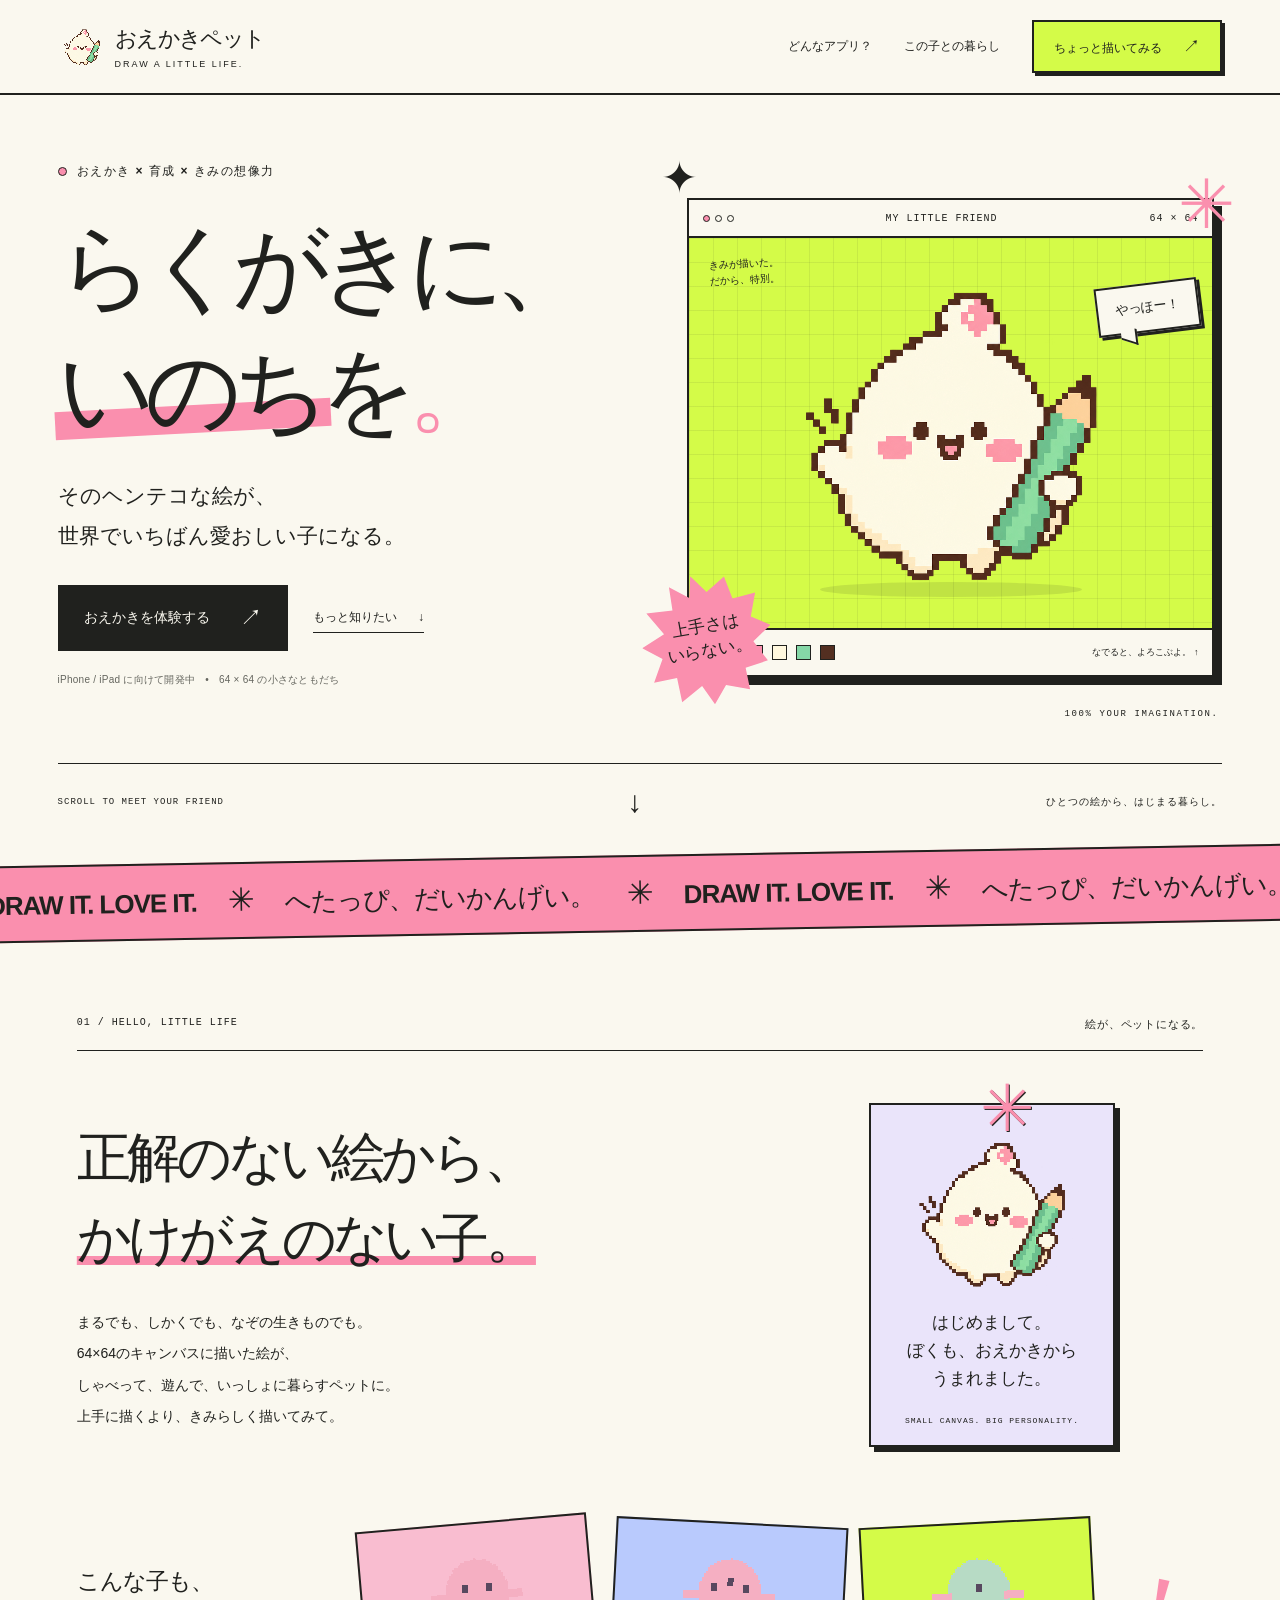
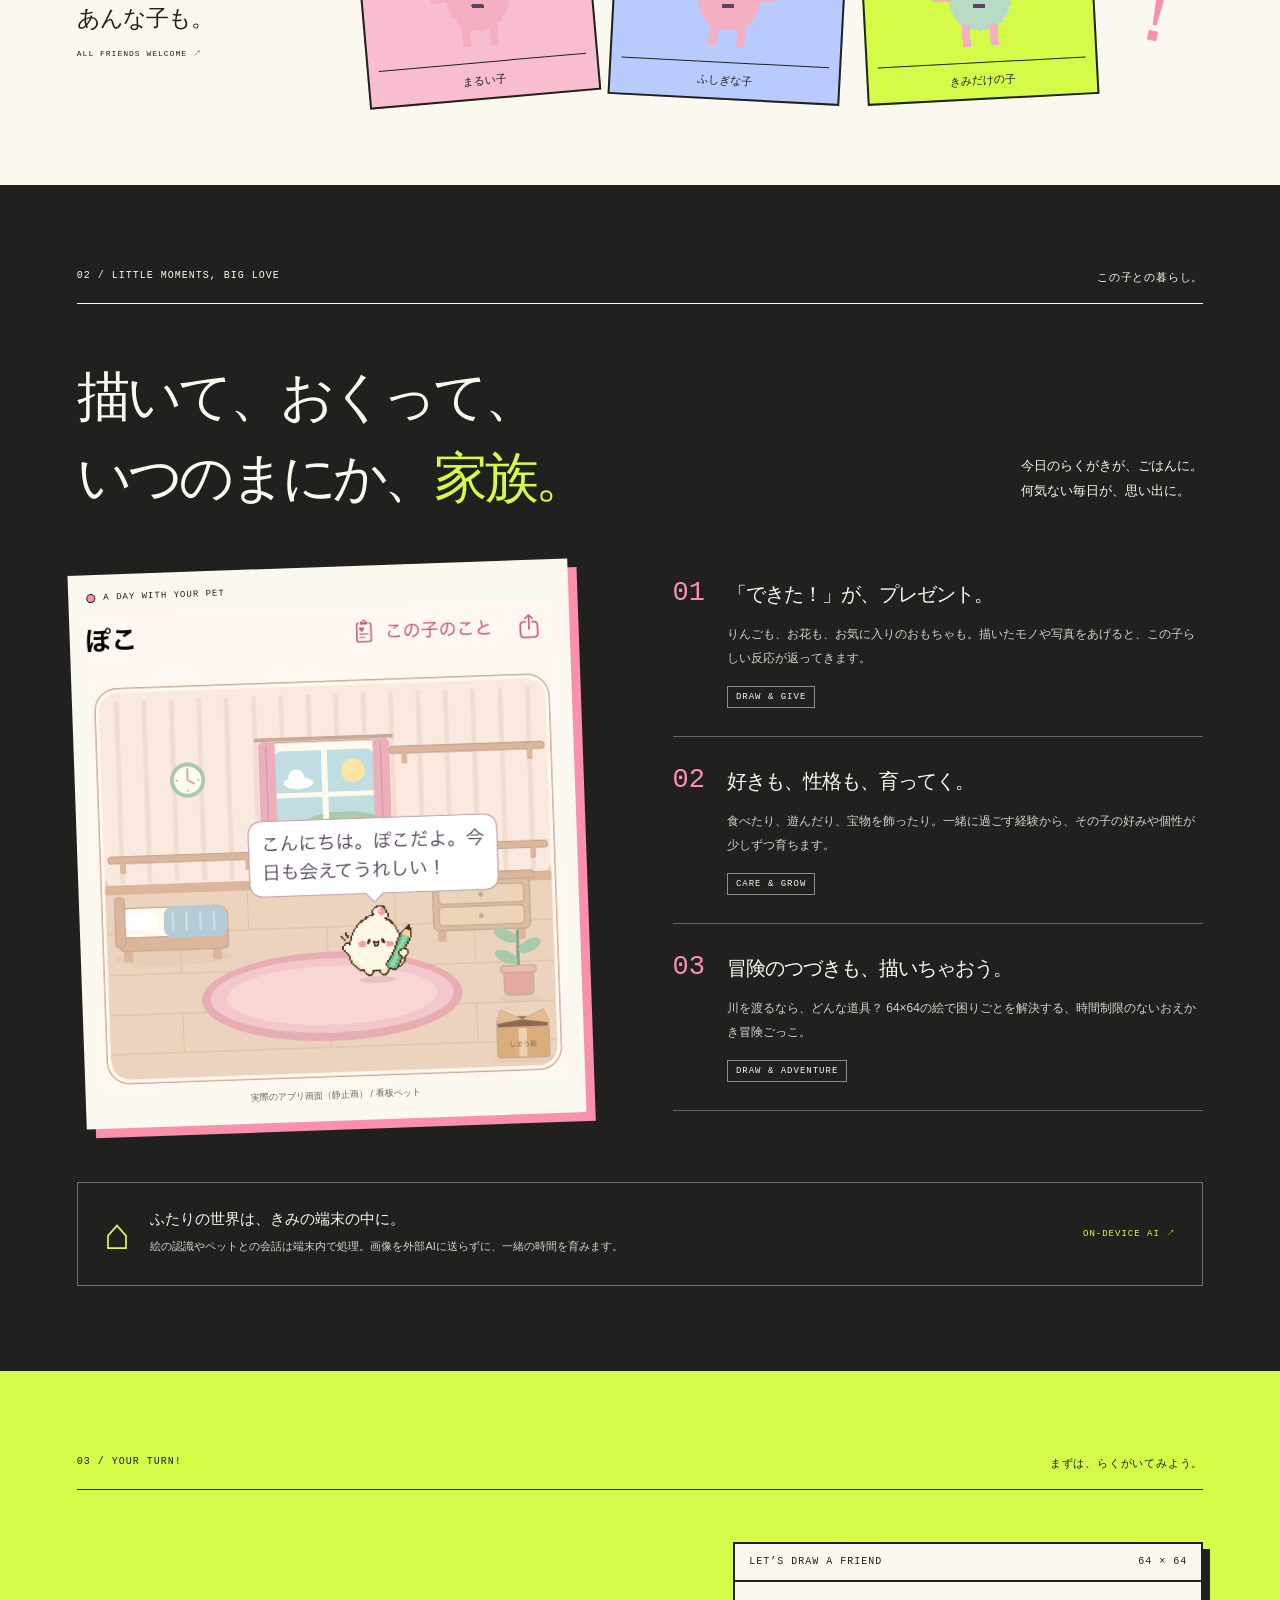
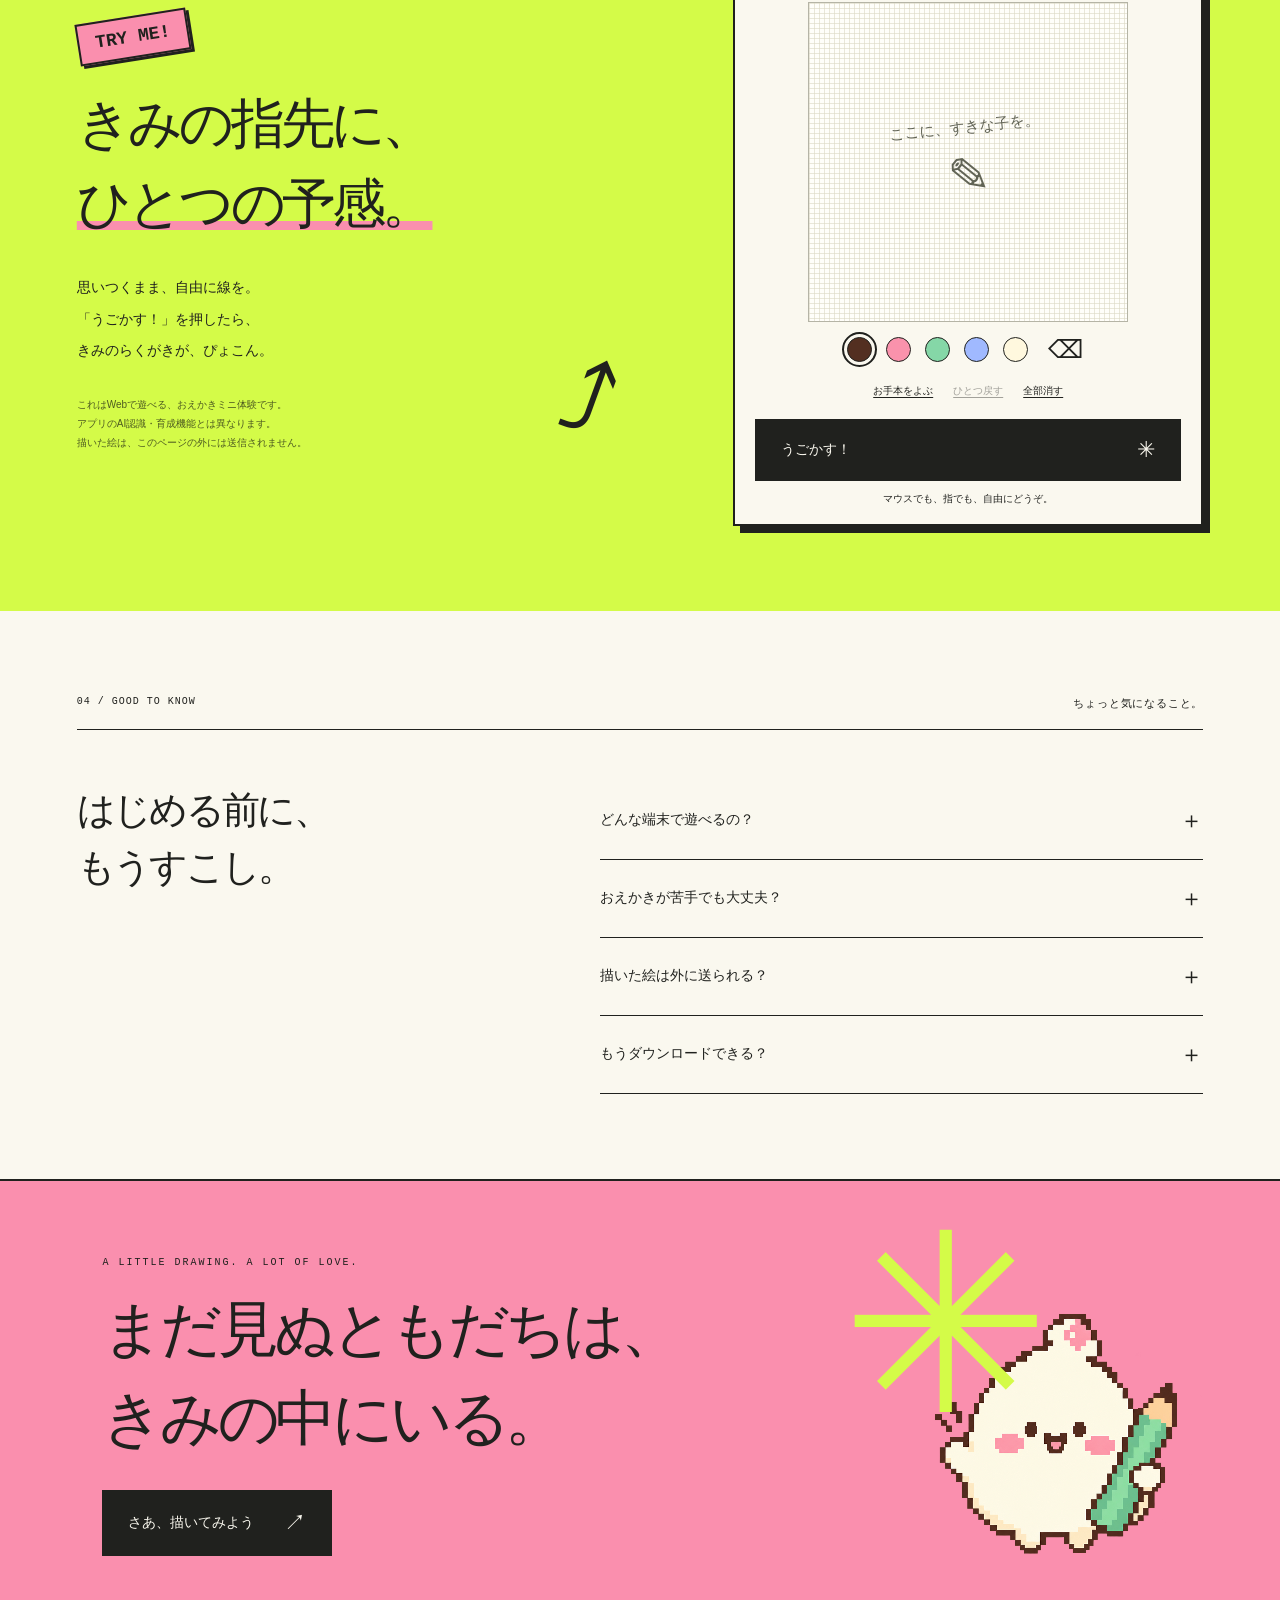
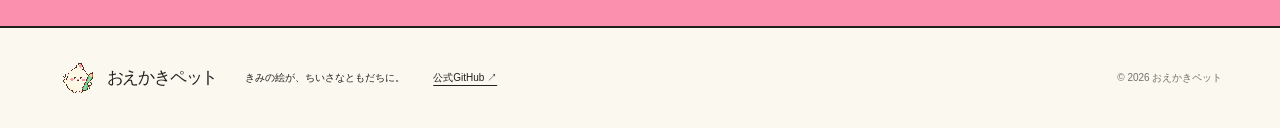
==== index.html @ 4e27c42f "Publish Paint Pet promotional website" ====
<!doctype html>
<html lang="ja">
<head>
  <meta charset="UTF-8">
  <meta name="viewport" content="width=device-width, initial-scale=1">
  <meta name="theme-color" content="#d4fb48">
  <meta name="description" content="らくがきに、いのちを。64×64の絵から生まれる、きみだけのともだち。iPhone・iPad向けおえかき育成アプリ「おえかきペット」。">
  <title>おえかきペット｜らくがきに、いのちを。</title>
  <link rel="icon" type="image/png" href="assets/mascot-64.png">
  <link rel="stylesheet" href="style.css">
  <script src="app.js" defer></script>
</head>
<body>
  <a class="skip-link" href="#main">本文へスキップ</a>
  <header class="header">
    <a class="brand" href="#" aria-label="おえかきペット トップ"><img src="assets/mascot-source.png" width="48" height="48" alt=""><span>おえかきペット<span class="brand-sub">DRAW A LITTLE LIFE.</span></span></a>
    <nav aria-label="メインナビゲーション"><a href="#about">どんなアプリ？</a><a href="#life">この子との暮らし</a><a class="nav-cta" href="#play">ちょっと描いてみる <span>↗</span></a></nav>
  </header>
  <main id="main">
    <section class="hero" aria-labelledby="hero-title">
      <div class="hero-copy">
        <p class="eyebrow"><span class="status-dot"></span> おえかき × 育成 × きみの想像力</p>
        <h1 id="hero-title">らくがきに、<br><span class="pink-word">いのち</span>を<span class="period">。</span></h1>
        <p class="hero-desc">そのヘンテコな絵が、<br>世界でいちばん愛おしい子になる。</p>
        <div class="hero-actions"><a class="button button-dark" href="#play">おえかきを体験する <span>↗</span></a><a class="text-link" href="#about">もっと知りたい <span>↓</span></a></div>
        <p class="platform-note">iPhone / iPad に向けて開発中 <span>•</span> 64 × 64 の小さなともだち</p>
      </div>
      <div class="hero-art">
        <span class="spark spark-one" aria-hidden="true">✳</span><span class="spark spark-two" aria-hidden="true">✦</span>
        <div class="canvas-window">
          <div class="window-bar"><span><i></i><i></i><i></i></span><span>MY LITTLE FRIEND</span><span>64 × 64</span></div>
          <div class="mascot-stage" id="mascot-stage">
            <div class="stage-note">きみが描いた。<br>だから、特別。</div>
            <button id="hero-pet" class="mascot-button" aria-label="看板ペットをなでる"><img id="hero-mascot" class="pixel mascot" src="assets/mascot-source.png" width="384" height="384" alt="クリーム色のしずく型の体にピンクのほっぺ、ミントの鉛筆を抱えた看板ペット"></button>
            <p class="speech" id="hero-speech" aria-live="polite">やっほー！</p>
            <span class="stage-ground" aria-hidden="true"></span>
          </div>
          <div class="canvas-tools"><span class="tool-pencil" aria-hidden="true">✎</span><span class="mini-swatch pink"></span><span class="mini-swatch cream"></span><span class="mini-swatch mint"></span><span class="mini-swatch brown"></span><span class="canvas-tools-label">なでると、よろこぶよ。 ↑</span></div>
        </div>
        <div class="star-sticker"><span>上手さは<br>いらない。</span></div>
        <span class="art-caption">100% YOUR IMAGINATION.</span>
      </div>
      <div class="hero-bottom"><span>SCROLL TO MEET YOUR FRIEND</span><span class="down-arrow">↓</span><span>ひとつの絵から、はじまる暮らし。</span></div>
    </section>
    <div class="marquee" aria-hidden="true"><div>DRAW IT. LOVE IT. <span>✳</span> へたっぴ、だいかんげい。 <span>✳</span> DRAW IT. LOVE IT. <span>✳</span> へたっぴ、だいかんげい。 <span>✳</span> </div></div>
    <section class="intro section-wrap" id="about">
      <div class="section-kicker"><span>01 / HELLO, LITTLE LIFE</span><span>絵が、ペットになる。</span></div>
      <div class="intro-layout"><div><h2>正解のない絵から、<br><span class="underline-pink">かけがえのない子。</span></h2><p class="body-copy">まるでも、しかくでも、なぞの生きものでも。<br>64×64のキャンバスに描いた絵が、<br>しゃべって、遊んで、いっしょに暮らすペットに。<br>上手に描くより、きみらしく描いてみて。</p></div><div class="intro-note"><span class="note-pin" aria-hidden="true">✳</span><img class="pixel" src="assets/mascot-source.png" width="192" height="192" alt="看板ペット"><p>はじめまして。<br>ぼくも、おえかきから<br>うまれました。</p><span class="note-bottom">SMALL CANVAS. BIG PERSONALITY.</span></div></div>
      <div class="pet-parade" aria-label="アプリの作例"><div class="parade-label">こんな子も、<br>あんな子も。<span>ALL FRIENDS WELCOME ↗</span></div><figure class="sample sample-pink"><img class="pixel" src="assets/pet-01.png" width="128" height="128" alt="ピンクの丸いペットの作例"><figcaption>まるい子</figcaption></figure><figure class="sample sample-blue"><img class="pixel" src="assets/pet-03.png" width="128" height="128" alt="おえかきペットの作例"><figcaption>ふしぎな子</figcaption></figure><figure class="sample sample-lime"><img class="pixel" src="assets/pet-06.png" width="128" height="128" alt="個性的なおえかきペットの作例"><figcaption>きみだけの子</figcaption></figure><div class="parade-end" aria-hidden="true">！</div></div>
    </section>
    <section class="life section-wrap" id="life">
      <div class="section-kicker"><span>02 / LITTLE MOMENTS, BIG LOVE</span><span>この子との暮らし。</span></div>
      <div class="life-heading"><h2>描いて、おくって、<br>いつのまにか、<span class="lime-text">家族。</span></h2><p>今日のらくがきが、ごはんに。<br>何気ない毎日が、思い出に。</p></div>
      <div class="life-layout"><div class="room-frame"><div class="room-label"><span class="status-dot"></span> A DAY WITH YOUR PET</div><img src="assets/room-poco-source.png" width="1098" height="1115" loading="lazy" alt="アプリのお部屋画面。元画像を使った看板ペットのぽこが両目を開けて挨拶しています。"><span class="screen-note">実際のアプリ画面（静止画） / 看板ペット</span></div><div class="life-features"><article><span class="feature-no">01</span><div><h3>「できた！」が、プレゼント。</h3><p>りんごも、お花も、お気に入りのおもちゃも。描いたモノや写真をあげると、この子らしい反応が返ってきます。</p><span class="feature-tag">DRAW & GIVE</span></div></article><article><span class="feature-no">02</span><div><h3>好きも、性格も、育ってく。</h3><p>食べたり、遊んだり、宝物を飾ったり。一緒に過ごす経験から、その子の好みや個性が少しずつ育ちます。</p><span class="feature-tag">CARE & GROW</span></div></article><article><span class="feature-no">03</span><div><h3>冒険のつづきも、描いちゃおう。</h3><p>川を渡るなら、どんな道具？ 64×64の絵で困りごとを解決する、時間制限のないおえかき冒険ごっこ。</p><span class="feature-tag">DRAW & ADVENTURE</span></div></article></div></div>
      <div class="privacy-note"><span class="privacy-symbol" aria-hidden="true">⌂</span><div><h3>ふたりの世界は、きみの端末の中に。</h3><p>絵の認識やペットとの会話は端末内で処理。画像を外部AIに送らずに、一緒の時間を育みます。</p></div><span>ON-DEVICE AI ↗</span></div>
    </section>
    <section class="play section-wrap" id="play">
      <div class="section-kicker"><span>03 / YOUR TURN!</span><span>まずは、らくがいてみよう。</span></div>
      <div class="play-layout"><div class="play-copy"><span class="try-sticker">TRY ME!</span><h2>きみの指先に、<br><span class="underline-pink">ひとつの予感。</span></h2><p class="body-copy">思いつくまま、自由に線を。<br>「うごかす！」を押したら、<br>きみのらくがきが、ぴょこん。</p><p class="demo-note">これはWebで遊べる、おえかきミニ体験です。<br>アプリのAI認識・育成機能とは異なります。<br>描いた絵は、このページの外には送信されません。</p><span class="draw-arrow" aria-hidden="true">⤴</span></div><div class="drawing-window"><div class="window-bar"><span>LET’S DRAW A FRIEND</span><span>64 × 64</span></div><div class="drawing-paper" id="drawing-paper"><canvas id="drawing" width="64" height="64" aria-label="64×64のおえかきキャンバス。下のお手本ボタンでも体験できます。"></canvas><div class="drawing-guide" id="drawing-guide">ここに、すきな子を。<span>✎</span></div></div><div class="drawing-palette" role="group" aria-label="ペンの色"><button class="color selected" style="--swatch:#532f21" data-color="#532f21" aria-label="こげ茶" aria-pressed="true"></button><button class="color" style="--swatch:#fa92ac" data-color="#fa92ac" aria-label="ピンク" aria-pressed="false"></button><button class="color" style="--swatch:#85d7a7" data-color="#85d7a7" aria-label="ミント" aria-pressed="false"></button><button class="color" style="--swatch:#a0b9ff" data-color="#a0b9ff" aria-label="ブルー" aria-pressed="false"></button><button class="color" style="--swatch:#fff8de" data-color="#fff8de" aria-label="クリーム" aria-pressed="false"></button><button id="eraser" class="eraser" aria-label="消しゴム" aria-pressed="false">⌫</button></div><div class="drawing-options"><button id="sample">お手本をよぶ</button><button id="undo">ひとつ戻す</button><button id="clear">全部消す</button></div><button id="animate" class="button button-dark">うごかす！ <span>✳</span></button><p id="drawing-message" class="drawing-message" aria-live="polite">マウスでも、指でも、自由にどうぞ。</p></div></div>
    </section>
    <section class="faq section-wrap"><div class="section-kicker"><span>04 / GOOD TO KNOW</span><span>ちょっと気になること。</span></div><div class="faq-layout"><h2>はじめる前に、<br>もうすこし。</h2><div class="faq-list"><details><summary>どんな端末で遊べるの？<span>＋</span></summary><p>iPhone・iPad向けに開発しています。端末内AIにはApple Intelligence対応端末と、準備済みの端末内モデルが必要です。正式な対応環境・配信情報は、リリース時の案内をご確認ください。</p></details><details><summary>おえかきが苦手でも大丈夫？<span>＋</span></summary><p>もちろん。「ぽこの絵を呼び出す」で下絵を読み込み、好きな色や形に描き足せます。アプリは絵の上手さを採点しません。まるだけでも、不思議な形でも、きみだけのペットを描けます。モノの絵をうまく認識できない時も、下書きを残してやり直せます。</p></details><details><summary>描いた絵は外に送られる？<span>＋</span></summary><p>ペットや贈り物の認識、会話の生成、保存は端末内で処理します。画像を外部AIへ送信することはありません。天気やアプリ内課金など、一部の機能は通信を利用します。</p></details><details><summary>もうダウンロードできる？<span>＋</span></summary><p>現在開発中です。このページでは、おえかきのWebミニ体験を楽しめます。配信に関する情報は、今後の公式案内をお待ちください。</p></details></div></div></section>
    <section class="closing"><span class="closing-kicker">A LITTLE DRAWING. A LOT OF LOVE.</span><h2>まだ見ぬともだちは、<br>きみの中にいる。</h2><a class="button button-dark" href="#play">さあ、描いてみよう <span>↗</span></a><img class="pixel closing-mascot" src="assets/mascot-source.png" width="256" height="256" loading="lazy" alt="鉛筆を抱えた看板ペット"><span class="closing-star" aria-hidden="true">✳</span></section>
  </main>
  <footer><a class="brand" href="#"><img src="assets/mascot-source.png" width="40" height="40" alt=""><span>おえかきペット</span></a><p>きみの絵が、ちいさなともだちに。</p><a href="https://github.com/ki-84/paint-pet-support" target="_blank" rel="noopener noreferrer">公式GitHub ↗</a><span>© 2026 おえかきペット</span></footer>
  <div class="confetti-layer" id="confetti" aria-hidden="true"></div>
</body>
</html>
---- style.css ----
@charset "UTF-8";
body{overflow-x:clip}
/* Keep the native sprite on the pixel grid, without rotated ancestor layers. */
.canvas-window.canvas-window,.mascot-button.mascot-button,.intro-note.intro-note{transform:none}
:root{--ink:#20211e;--cream:#faf8ef;--pink:#fa8fae;--lime:#d4fb48;--mint:#bce1ca;--line:2px solid var(--ink);font-family:"Hiragino Kaku Gothic ProN","Noto Sans JP",Meiryo,sans-serif;color:var(--ink);background:var(--cream);font-synthesis:none}
*{box-sizing:border-box}html{scroll-behavior:smooth;scroll-padding-top:25px}body{margin:0}a{color:inherit;text-decoration:none}button{font:inherit;color:inherit;cursor:pointer}button,a{-webkit-tap-highlight-color:transparent}button:focus-visible,a:focus-visible,summary:focus-visible{outline:3px solid #7865df;outline-offset:6px}button{border:0}img{max-width:100%;height:auto}h1,h2,h3,p,figure{margin:0}h2{font-size:clamp(31px,4.2vw,57px);line-height:1.5;letter-spacing:-.07em;font-weight:900}p{line-height:1.9}.pixel,.brand img{image-rendering:pixelated;image-rendering:crisp-edges;image-rendering:pixelated}::selection{background:var(--pink);color:var(--ink)}.skip-link{position:absolute;z-index:20;left:12px;top:-80px;background:var(--ink);color:white;padding:12px}.skip-link:focus{top:12px}.header{display:flex;justify-content:space-between;align-items:center;gap:20px;max-width:1600px;margin:auto;padding:20px 4.5%;border-bottom:var(--line)}.brand{display:inline-flex;align-items:center;gap:9px;font-size:22px;font-weight:900;letter-spacing:-.07em;white-space:nowrap}.brand-sub{display:block;font:9px Arial,sans-serif;letter-spacing:2px;margin-top:5px}.brand img{flex-shrink:0}.header nav{display:flex;align-items:center;gap:32px;font-size:12px;font-weight:700}.header nav>a:not(.nav-cta){border-bottom:1px solid transparent}.header nav>a:hover{border-bottom-color:currentColor}.nav-cta{background:var(--lime);border:var(--line);padding:13px 20px;box-shadow:3px 3px 0 var(--ink)}.nav-cta span{margin-left:18px;font-size:17px}.hero{padding:65px 4.5% 0;display:grid;grid-template-columns:1.08fr 1fr;gap:30px;position:relative;max-width:1600px;margin:auto;overflow:hidden}.eyebrow{font-size:12px;font-weight:700;letter-spacing:1.5px;display:flex;align-items:center;gap:10px}.status-dot{display:inline-block;background:var(--pink);width:9px;height:9px;border-radius:50%;border:1px solid var(--ink)}h1{font-size:clamp(54px,7.4vw,108px);font-weight:900;letter-spacing:-.10em;line-height:1.3;margin:23px 0 24px;white-space:nowrap}.pink-word{position:relative;z-index:0}.pink-word:before{position:absolute;content:"";background:var(--pink);height:26%;left:-3px;right:-10px;bottom:10%;z-index:-1;transform:rotate(-3deg)}.period{color:var(--pink)}.hero-desc{font-size:clamp(15px,1.65vw,22px);font-weight:700;line-height:1.9}.hero-actions{display:flex;gap:25px;align-items:center;margin:29px 0 19px}.button{display:inline-flex;align-items:center;justify-content:space-between;gap:30px;min-height:60px;padding:16px 24px;font-size:14px;font-weight:800;border:var(--line);transition:transform .15s,box-shadow .15s}.button:hover{transform:translate(-3px,-3px);box-shadow:5px 5px 0 var(--pink)}.button-dark{background:var(--ink);color:var(--cream)}.button span{font-size:22px}.text-link{font-size:12px;font-weight:700;border-bottom:1px solid var(--ink);padding:6px 0}.text-link span{margin-left:18px}.platform-note{font-size:10px;letter-spacing:.25px;color:#64655e}.platform-note span{padding:0 7px}.hero-art{position:relative;min-width:0;padding:38px 0 0 10px}.canvas-window{border:var(--line);background:var(--lime);box-shadow:8px 8px 0 var(--ink);position:relative;transform:rotate(3deg);margin:0 8px 20px 0}.window-bar{height:38px;border-bottom:var(--line);display:flex;align-items:center;justify-content:space-between;padding:0 14px;background:var(--cream);font:10px "Courier New",monospace;letter-spacing:1px}.window-bar>span:first-child{display:flex;gap:5px}.window-bar i{width:7px;height:7px;border:1px solid var(--ink);border-radius:50%}.window-bar i:first-child{background:var(--pink)}.mascot-stage{position:relative;height:390px;display:flex;align-items:center;justify-content:center;isolation:isolate;background-image:linear-gradient(#20211e13 1px,transparent 1px),linear-gradient(90deg,#20211e13 1px,transparent 1px);background-size:24px 24px;overflow:hidden}.mascot-button{padding:0;background:none;position:relative;z-index:2;transform:rotate(-3deg);width:384px;height:384px;flex-shrink:0;display:grid;place-items:center}.mascot{width:384px;height:384px;max-width:none;animation:pet-idle 3.6s steps(1,end) infinite}.mascot.petting{animation:pet-hop .75s steps(1,end)}.stage-note{font-size:10px;line-height:1.6;position:absolute;top:18px;left:20px;transform:rotate(-3deg);font-weight:700}.stage-ground{position:absolute;bottom:31px;left:25%;width:50%;height:15px;border-radius:50%;background:#20211e1c;z-index:-1}.speech{position:absolute;right:13px;top:45px;background:var(--cream);border:var(--line);padding:10px 17px;font-size:13px;font-weight:700;transform:rotate(-7deg);z-index:3;pointer-events:none;box-shadow:3px 3px 0 var(--ink)}.speech:after{content:"";position:absolute;bottom:-10px;left:20px;width:14px;height:14px;border-right:var(--line);border-bottom:var(--line);transform:skewY(24deg);background:var(--cream)}.canvas-tools{display:flex;align-items:center;gap:9px;height:47px;border-top:var(--line);background:var(--cream);padding:0 14px}.tool-pencil{font-size:25px;line-height:1;border-right:1px solid var(--ink);padding-right:12px;margin-right:2px}.mini-swatch{height:15px;width:15px;border:1px solid var(--ink)}.pink{background:var(--pink)}.cream{background:#fff8de}.mint{background:#85d7a7}.brown{background:#532f21}.canvas-tools-label{margin-left:auto;font-size:9px;font-weight:600}.star-sticker{position:absolute;width:130px;height:130px;bottom:-7px;left:-35px;background:var(--pink);display:grid;place-items:center;clip-path:polygon(50% 0,59% 15%,75% 7%,77% 25%,95% 25%,87% 42%,100% 52%,84% 61%,91% 78%,73% 79%,72% 96%,55% 88%,43% 100%,37% 84%,19% 92%,20% 73%,2% 72%,13% 56%,0 44%,19% 38%,10% 19%,30% 22%,32% 4%,45% 16%);transform:rotate(-15deg);z-index:5}.star-sticker span{font-size:17px;font-weight:900;text-align:center;line-height:1.45;transform:rotate(5deg)}.spark{position:absolute;z-index:6;line-height:1}.spark-one{right:-13px;top:5px;font:68px Arial;color:var(--pink)}.spark-two{left:-16px;top:-4px;font-size:44px}.art-caption{position:absolute;bottom:-22px;right:4px;font:9px "Courier New",monospace;letter-spacing:1.6px}.hero-bottom{grid-column:1/-1;display:flex;align-items:center;justify-content:space-between;margin-top:36px;border-top:1px solid var(--ink);padding:21px 0;font-size:10px;letter-spacing:1px}.hero-bottom>span:first-child{font:9px "Courier New",monospace}.down-arrow{font:30px Arial}.marquee{background:var(--pink);border-top:var(--line);border-bottom:var(--line);overflow:hidden;padding:17px 0;transform:rotate(-1deg);margin:15px -1% 0}.marquee>div{width:max-content;white-space:nowrap;font-size:26px;font-weight:900;letter-spacing:-1px;animation:marquee 27s linear infinite}.marquee span{margin:0 25px;font-size:32px}.section-wrap{padding:85px 6%;max-width:1600px;margin:auto}.section-kicker{display:flex;justify-content:space-between;gap:20px;padding-bottom:18px;border-bottom:1px solid currentColor;margin-bottom:52px;font-size:11px;letter-spacing:.8px}.section-kicker>span:first-child{font:10px "Courier New",monospace;letter-spacing:1px}.intro-layout{display:grid;grid-template-columns:1.5fr 1fr;gap:70px;align-items:center}.body-copy{font-size:14px;line-height:2.25;margin-top:28px}.underline-pink{text-decoration:underline;text-decoration-color:var(--pink);text-decoration-thickness:9px;text-underline-offset:-1px;text-decoration-skip-ink:none}.intro-note{position:relative;background:#eae4fa;border:var(--line);padding:12px 25px 20px;text-align:center;transform:rotate(4deg);box-shadow:5px 5px 0 var(--ink);max-width:330px;margin:auto}.intro-note img{display:block;width:192px;height:192px;margin:0 auto}.intro-note p{font-size:17px;line-height:1.65;font-weight:700}.note-pin{position:absolute;top:-34px;left:45%;font:65px Arial;color:var(--pink);text-shadow:1px 1px 0 var(--ink)}.note-bottom{display:block;font:8px "Courier New",monospace;letter-spacing:1px;margin-top:23px}.pet-parade{margin-top:75px;display:grid;grid-template-columns:1.15fr repeat(3,1fr) .35fr;align-items:center;gap:18px}.parade-label{font-size:23px;line-height:1.6;font-weight:900;letter-spacing:-1px}.parade-label span{display:block;font:8px "Courier New",monospace;letter-spacing:1px;margin-top:12px}.sample{border:var(--line);padding:10px;text-align:center}.sample img{display:block;width:128px;height:128px;margin:auto}.sample figcaption{font-size:11px;border-top:1px solid;padding-top:10px}.sample-pink{background:#f9bdd0;transform:rotate(-5deg)}.sample-blue{background:#b9cafd;transform:rotate(3deg)}.sample-lime{background:var(--lime);transform:rotate(-3deg)}.parade-end{font-size:90px;font-weight:900;transform:rotate(12deg);color:var(--pink)}.life{background:var(--ink);color:var(--cream);max-width:none;padding-left:max(6%,calc((100% - 1408px)/2));padding-right:max(6%,calc((100% - 1408px)/2))}.life-heading{display:flex;justify-content:space-between;align-items:end;gap:40px}.life-heading p{font-size:13px;margin-bottom:14px}.lime-text{color:var(--lime)}.life-layout{display:grid;grid-template-columns:1fr 1fr;gap:65px;margin-top:50px;align-items:center}.room-frame{position:relative;background:var(--cream);padding:15px;transform:rotate(-2deg);max-width:500px;box-shadow:9px 9px 0 var(--pink)}.room-frame img{display:block;width:100%;height:auto}.room-label{color:var(--ink);display:flex;gap:8px;align-items:center;font:9px "Courier New",monospace;letter-spacing:1px;padding:3px 3px 13px}.screen-note{display:block;color:#6a675e;font-size:9px;text-align:center;padding:4px 0}.life-features article{display:flex;gap:22px;border-bottom:1px solid #faf8ef50;padding:28px 0}.life-features article:first-child{padding-top:0}.life-features h3{font-size:20px;letter-spacing:-1px;line-height:1.6}.life-features p{font-size:12px;line-height:2;color:#d3d4cc;margin-top:12px}.feature-no{font:27px "Courier New",monospace;color:var(--pink)}.feature-tag{display:inline-block;font:9px "Courier New",monospace;letter-spacing:1px;border:1px solid #faf8ef80;padding:5px 8px;margin-top:16px}.privacy-note{border:1px solid #faf8ef60;padding:26px;display:flex;align-items:center;gap:20px;margin-top:60px}.privacy-symbol{font:44px Arial;color:var(--lime)}.privacy-note h3{font-size:15px}.privacy-note p{font-size:11px;color:#d3d4cc;margin-top:7px}.privacy-note>span:last-child{margin-left:auto;white-space:nowrap;font:9px "Courier New",monospace;color:var(--lime);letter-spacing:1px}.play{background:var(--lime);max-width:none;padding-left:max(6%,calc((100% - 1408px)/2));padding-right:max(6%,calc((100% - 1408px)/2))}.play-layout{display:grid;grid-template-columns:1.1fr 1fr;gap:65px;align-items:center}.play-copy{position:relative}.try-sticker{display:inline-block;border:var(--line);background:var(--pink);padding:9px 16px;font:bold 18px "Courier New",monospace;transform:rotate(-9deg);margin-bottom:25px;box-shadow:3px 3px 0 var(--ink)}.demo-note{font-size:10px;line-height:1.9;margin-top:28px;color:#4e5b21}.draw-arrow{display:block;font:100px Georgia,serif;line-height:1;position:absolute;right:20px;bottom:0;transform:rotate(20deg)}.drawing-window{background:var(--cream);border:var(--line);box-shadow:7px 7px 0 var(--ink);padding-bottom:15px;width:100%;max-width:470px;justify-self:end}.drawing-paper{position:relative;margin:20px auto 14px;width:320px;height:320px;background-color:#fffefa;background-image:linear-gradient(#ddd9c6a0 1px,transparent 1px),linear-gradient(90deg,#ddd9c6a0 1px,transparent 1px);background-size:5px 5px;border:1px solid #b5b4a6;overflow:hidden;display:grid;place-items:center}#drawing{display:block;width:320px;height:320px;image-rendering:pixelated;touch-action:none;cursor:crosshair;position:relative;z-index:1}#drawing.moving{animation:pet-hop 1.2s steps(1,end) infinite}.drawing-guide{pointer-events:none;position:absolute;font-size:15px;font-weight:700;transform:rotate(-6deg);text-align:center;color:#626456}.drawing-guide span{display:block;font-size:50px;margin-top:10px}.drawing-guide.hidden{display:none}.drawing-palette{display:flex;justify-content:center;align-items:center;gap:14px}.color{width:25px;height:25px;border:1px solid var(--ink);background:var(--swatch);border-radius:50%;padding:0;flex-shrink:0}.color.selected{outline:2px solid var(--ink);outline-offset:3px}.eraser{background:none;font-size:25px;line-height:1}.eraser[aria-pressed=true]{background:var(--pink)}.drawing-options{display:flex;justify-content:center;gap:20px;margin:18px 0}.drawing-options button{padding:3px 0;background:none;font-size:10px;text-decoration:underline;text-underline-offset:3px}.drawing-options button:disabled{opacity:.4;cursor:default}.drawing-window>.button{display:flex;width:calc(100% - 40px);margin:auto;min-height:50px}.drawing-message{font-size:10px;text-align:center;min-height:20px;margin:8px 10px 0}.faq-layout{display:grid;grid-template-columns:1fr 1.3fr;gap:60px}.faq h2{font-size:38px}.faq-list details{border-bottom:1px solid var(--ink)}.faq-list summary{display:flex;justify-content:space-between;align-items:center;gap:20px;padding:23px 0;cursor:pointer;list-style:none;font-size:14px;font-weight:700}.faq-list summary::-webkit-details-marker{display:none}.faq-list summary span{font-size:23px;font-weight:400;transition:transform .2s}.faq-list details[open] summary span{transform:rotate(45deg)}.faq-list details p{font-size:12px;line-height:2.1;padding:0 20px 23px 0;color:#606258}.closing{background:var(--pink);border-top:var(--line);border-bottom:var(--line);position:relative;padding:70px 8%;overflow:hidden}.closing h2{font-size:clamp(32px,4.8vw,64px);position:relative;z-index:2;margin:15px 0 28px;line-height:1.45}.closing-kicker{font:10px "Courier New",monospace;letter-spacing:2px}.closing-mascot{position:absolute;right:5%;bottom:35px;width:320px;height:320px;animation:pet-idle 3s steps(1,end) infinite}.closing-star{font:250px Arial,sans-serif;line-height:1;position:absolute;right:18%;top:20px;color:var(--lime)}.closing .button{position:relative;z-index:2}footer{padding:30px 4.5%;display:flex;align-items:center;gap:28px;flex-wrap:wrap}footer .brand{font-size:17px}footer p,footer>a:not(.brand),footer>span{font-size:10px}footer>span{margin-left:auto;color:#71736b}footer>a:not(.brand){text-decoration:underline;text-underline-offset:4px}.confetti-layer{position:fixed;inset:0;overflow:hidden;pointer-events:none;z-index:100}.confetti-bit{position:absolute;width:9px;height:9px;animation:confetti 1s ease-out forwards}.confetti-bit:nth-child(2n){width:6px;height:14px}
@keyframes pet-idle{0%,100%{translate:0 0}25%{translate:0 -6px}50%{translate:0 0}75%{translate:0 -3px}}@keyframes pet-hop{0%,100%{translate:0 0}12%{translate:0 4px}25%{translate:0 -24px}38%{translate:0 -32px}50%{translate:0 -24px}62%{translate:0 0}75%{translate:0 -12px}87%{translate:0 -6px}}@keyframes marquee{to{transform:translateX(-50%)}}@keyframes confetti{0%{opacity:1;transform:translate(0,0) rotate(0)}100%{opacity:0;transform:translate(var(--dx),var(--dy)) rotate(300deg)}}
@media(min-width:1500px){.hero{padding-top:85px;padding-bottom:15px}.mascot-stage{height:450px}.hero-art{max-width:590px;width:100%;justify-self:end}}
@media(max-width:1050px){.header nav{gap:18px}.hero{padding-top:45px;gap:15px}.hero-art{padding-top:30px}.mascot-stage{height:330px}.mascot-button,.mascot{width:320px;height:320px}.hero-actions{gap:16px;flex-wrap:wrap}.hero-actions .button{font-size:12px;padding:15px 18px}.hero h1{font-size:7.5vw}.hero-desc{font-size:17px}.canvas-tools-label{font-size:8px}.star-sticker{width:105px;height:105px;left:-18px}.star-sticker span{font-size:14px}.section-wrap{padding:65px 5%}.intro-layout{gap:35px}.life-layout,.play-layout{gap:35px}.drawing-paper,#drawing{width:256px;height:256px}.drawing-paper{background-size:4px 4px}.drawing-options{gap:13px}.draw-arrow{right:0;font-size:75px}.privacy-note{gap:14px;padding:20px}.privacy-note>span:last-child{display:none}.closing-mascot{right:0;width:256px;height:256px}.closing-star{right:10%;font-size:180px}}
@media(max-width:740px){.header{padding:14px 5%}.brand{font-size:19px}.brand img{width:40px;height:40px}.brand-sub{font-size:7px;letter-spacing:1.4px}.header nav>a:not(.nav-cta){display:none}.nav-cta{padding:10px 12px;font-size:10px;box-shadow:2px 2px 0 var(--ink)}.nav-cta span{margin-left:4px;font-size:13px}.hero{grid-template-columns:1fr;padding:38px 6% 0;gap:0}.eyebrow{font-size:10px;letter-spacing:1px}.hero h1{font-size:clamp(57px,12.3vw,86px);line-height:1.3;margin:17px 0}.hero-desc{font-size:15px}.hero-actions{margin:22px 0 14px;gap:22px}.hero-actions .button{min-height:51px;font-size:12px}.hero .text-link{font-size:11px}.platform-note{font-size:8px}.hero-art{width:100%;max-width:470px;margin:27px auto 20px;padding:20px 12px 0 0}.canvas-window{margin:0 0 15px 8px;transform:rotate(2deg);box-shadow:5px 5px 0 var(--ink)}.mascot-stage{height:310px}.mascot-button{transform:rotate(-2deg)}.mascot-button,.mascot{width:320px;height:320px}.speech{top:35px;right:10px;font-size:11px;padding:8px 13px}.stage-note{font-size:9px;top:15px;left:14px}.canvas-tools-label{font-size:9px}.star-sticker{left:-8px;bottom:-8px;width:100px;height:100px}.spark-one{right:-4px;top:-12px;font-size:55px}.spark-two{left:-3px;top:-16px;font-size:37px}.art-caption{bottom:-15px;font-size:8px}.hero-bottom{margin-top:25px;padding:16px 0;gap:15px}.hero-bottom>span:first-child{font-size:7px;letter-spacing:0}.hero-bottom>span:last-child{font-size:8px;letter-spacing:0}.down-arrow{font-size:24px}.marquee{padding:11px 0;margin-top:6px}.marquee>div{font-size:19px}.marquee span{font-size:24px;margin:0 16px}.section-wrap{padding:50px 6%}.section-kicker{font-size:9px;margin-bottom:30px;padding-bottom:14px;gap:8px}.section-kicker>span:first-child{font-size:8px;letter-spacing:.5px}h2{font-size:clamp(29px,7.1vw,43px)}.intro-layout{grid-template-columns:1fr;gap:35px}.body-copy{font-size:12px;margin-top:20px;line-height:2.1}.intro-note{width:100%;max-width:275px;margin-top:12px;padding:8px 20px 17px}.intro-note img{width:128px;height:128px}.intro-note p{font-size:14px}.note-bottom{font-size:7px;margin-top:15px}.note-pin{font-size:45px;top:-25px}.pet-parade{grid-template-columns:repeat(3,1fr);gap:10px;margin-top:40px}.parade-label{grid-column:1/-1;font-size:19px;display:flex;align-items:center;gap:15px;margin-bottom:10px}.parade-label br{display:none}.parade-label span{font-size:7px;margin-top:0}.sample{padding:5px}.sample img{width:80px;height:80px}.sample figcaption{font-size:8px;padding-top:7px}.parade-end{display:none}.life-heading{display:block}.life-heading p{font-size:12px;margin:19px 0 0}.life-layout{grid-template-columns:1fr;gap:42px;margin-top:30px}.room-frame{max-width:360px;width:94%;margin:auto;padding:11px;box-shadow:6px 6px 0 var(--pink)}.life-features article{gap:15px;padding:23px 0}.life-features h3{font-size:17px}.life-features p{font-size:11px;margin-top:9px}.feature-no{font-size:23px}.privacy-note{margin-top:32px;padding:17px 15px;gap:12px}.privacy-note h3{font-size:12px}.privacy-note p{font-size:10px;line-height:1.9}.privacy-symbol{font-size:32px}.play-layout{grid-template-columns:1fr;gap:33px}.try-sticker{font-size:15px;padding:6px 12px;margin-bottom:20px}.demo-note{font-size:9px;margin-top:20px}.draw-arrow{right:7%;bottom:10px;transform:rotate(100deg);font-size:80px}.drawing-window{justify-self:center;max-width:380px}.drawing-paper{margin-top:18px}.drawing-palette{gap:14px}.drawing-window>.button{min-height:50px}.faq-layout{grid-template-columns:1fr;gap:20px}.faq h2{font-size:31px}.faq-list summary{font-size:12px;padding:20px 0}.faq-list details p{font-size:11px}.closing{padding:40px 6% 155px}.closing-kicker{font-size:8px;letter-spacing:1px}.closing h2{font-size:8vw;margin:17px 0 22px}.closing .button{min-height:50px;font-size:12px}.closing-mascot{width:192px;height:192px;right:0;bottom:0}.closing-star{right:20px;top:auto;bottom:80px;font-size:110px}footer{padding:23px 6%;gap:13px 20px}footer .brand{width:100%;font-size:16px}footer p{width:100%;font-size:9px}footer>span{font-size:8px}footer>a:not(.brand){font-size:9px}}
@media(max-width:360px){.nav-cta{font-size:9px;padding:9px}.header .brand{font-size:16px}.brand img{width:32px;height:32px}.hero h1{font-size:12vw}.mascot-button,.mascot{width:256px;height:256px}.mascot-stage{height:280px}.window-bar{font-size:8px}.hero-actions{gap:12px}.hero-bottom>span:last-child{max-width:90px;text-align:right}.drawing-paper,#drawing{width:256px;height:256px}.drawing-window{width:100%}.draw-arrow{display:none}}
@media(prefers-reduced-motion:reduce){html{scroll-behavior:auto}*,*:before,*:after{animation:none!important;transition:none!important}.confetti-layer{display:none}}
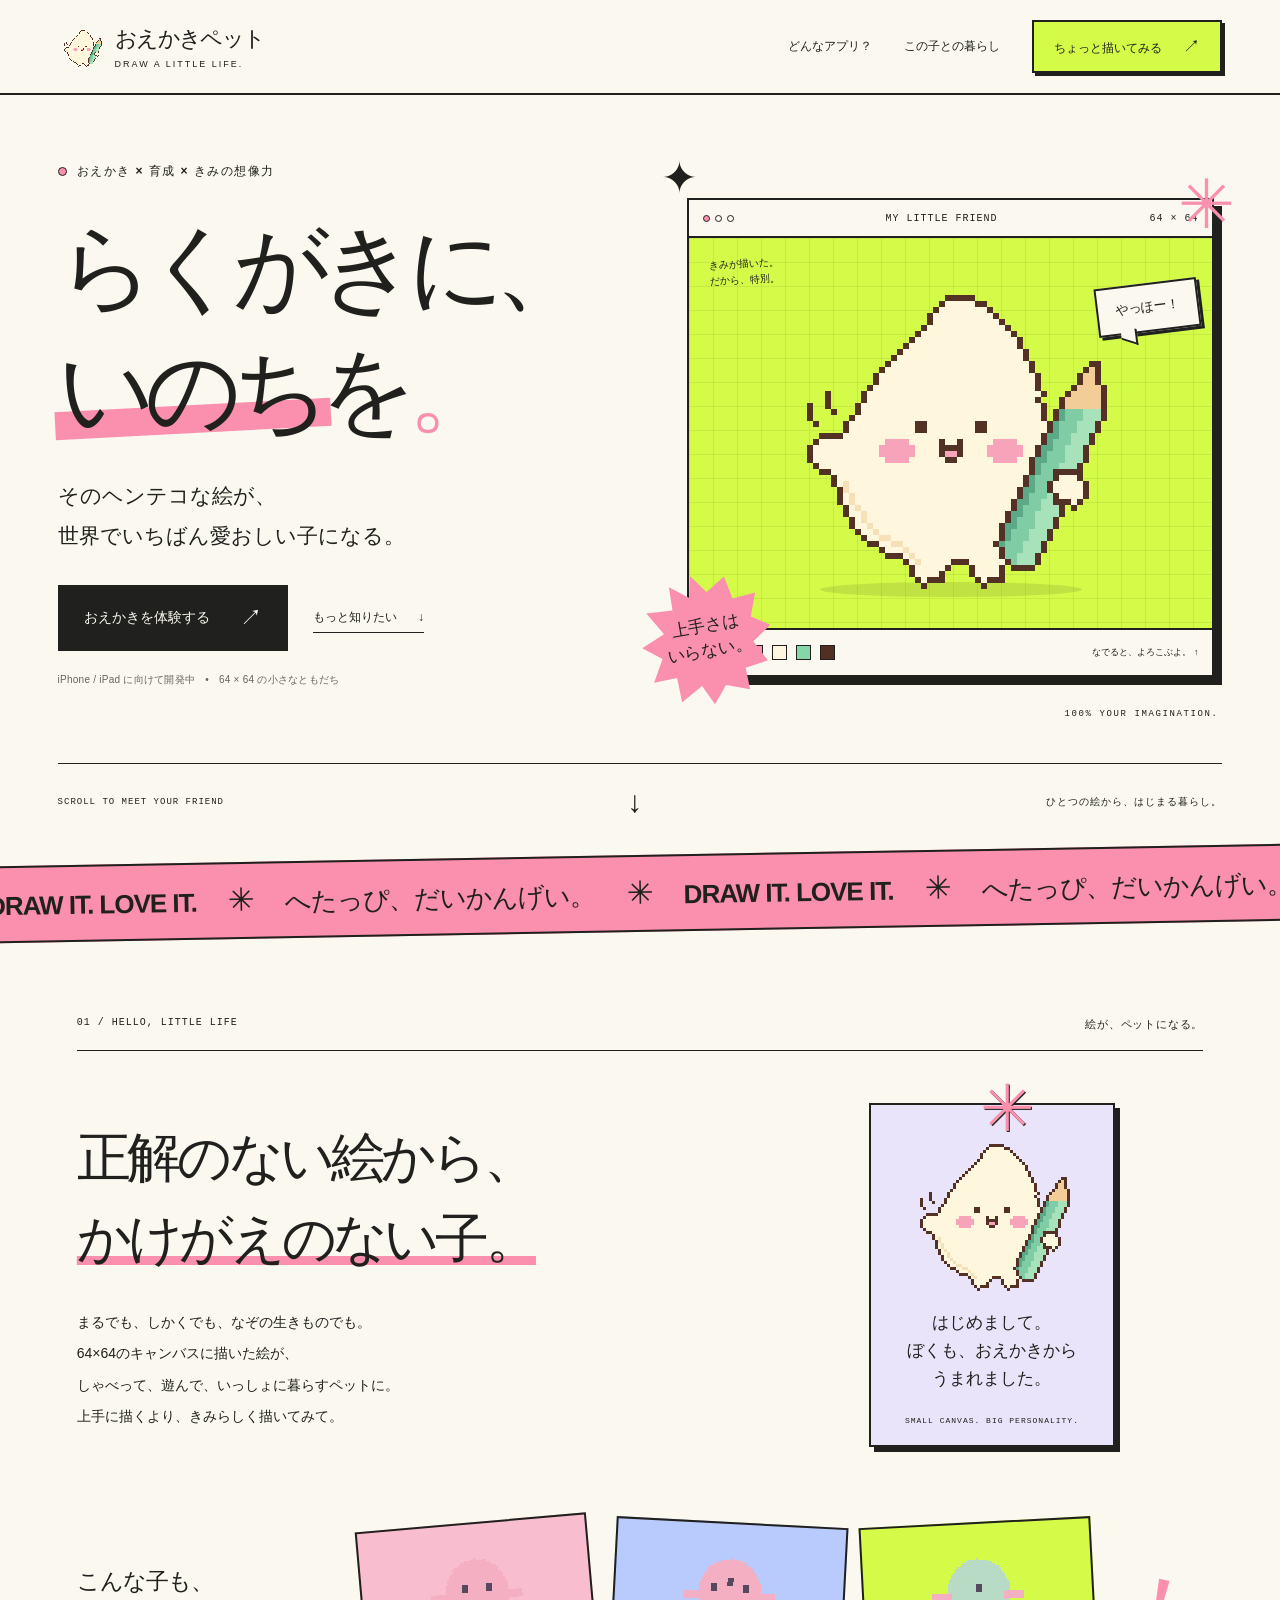
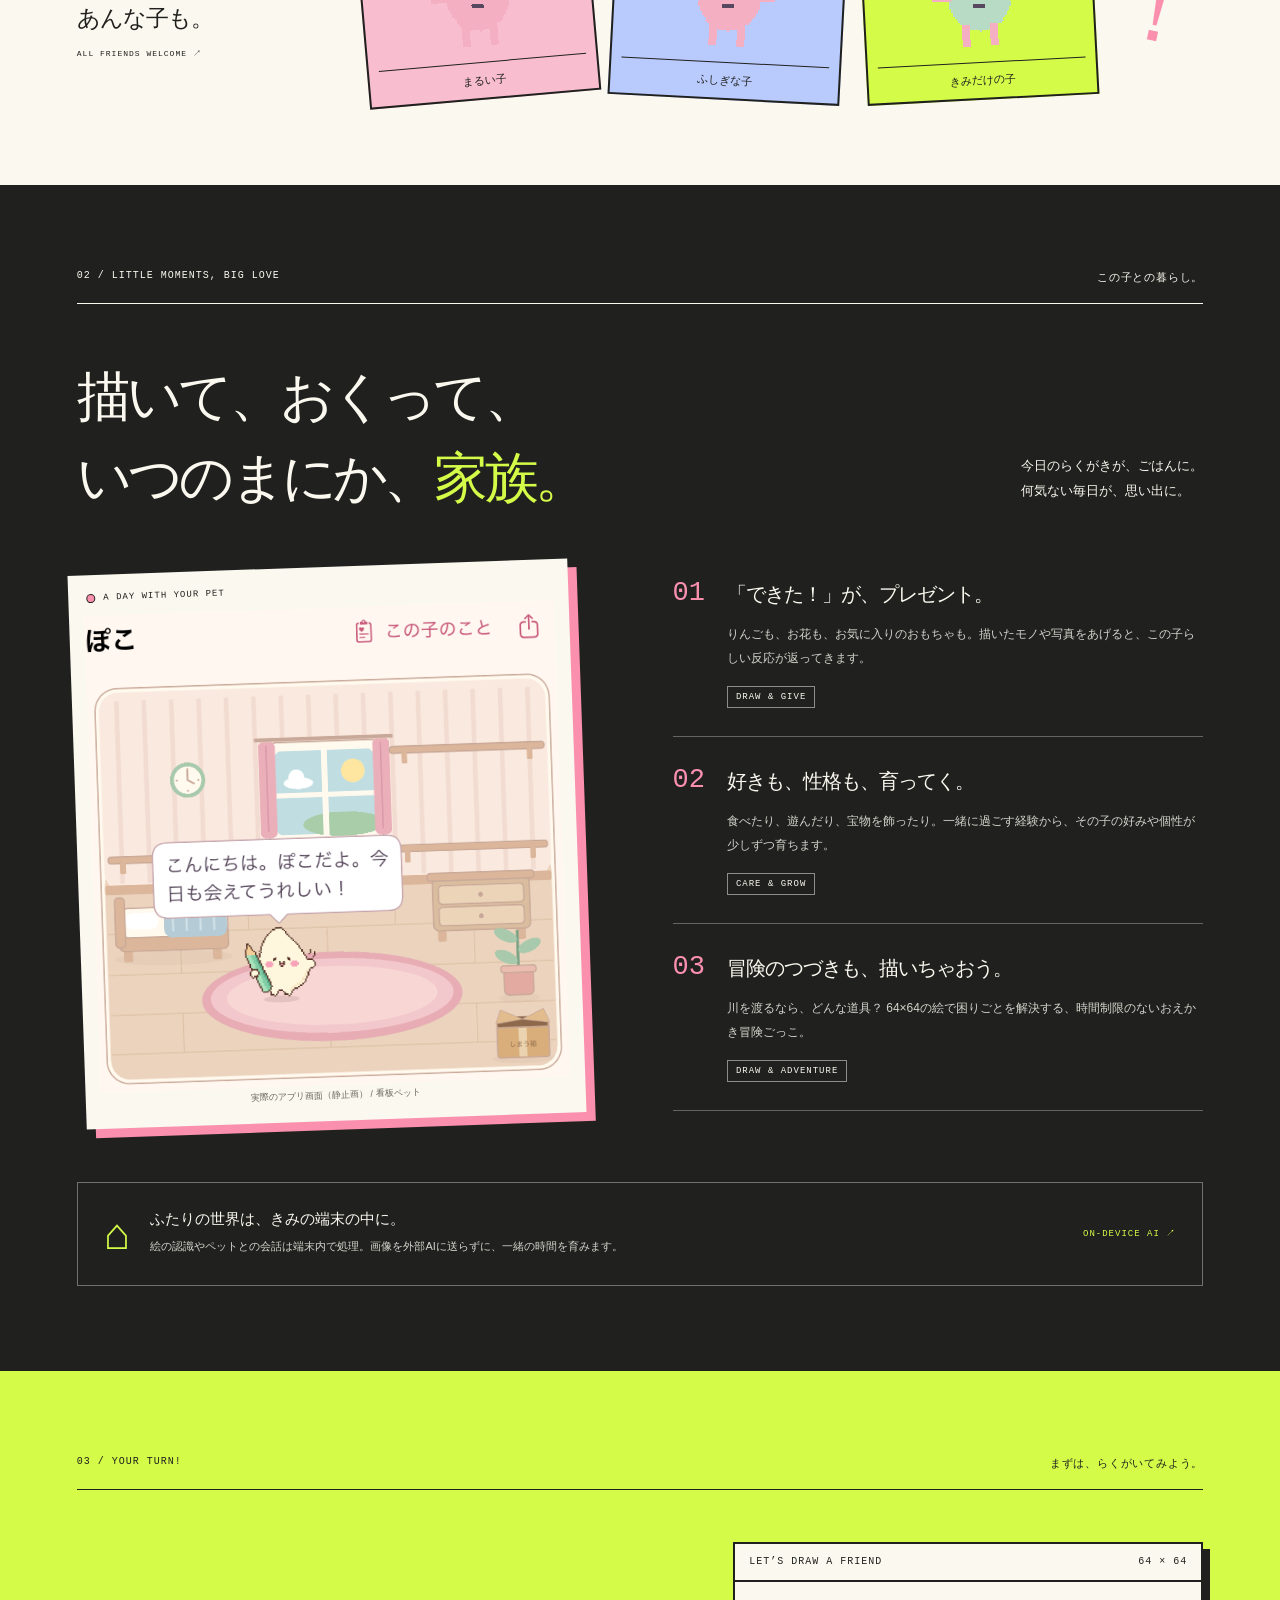
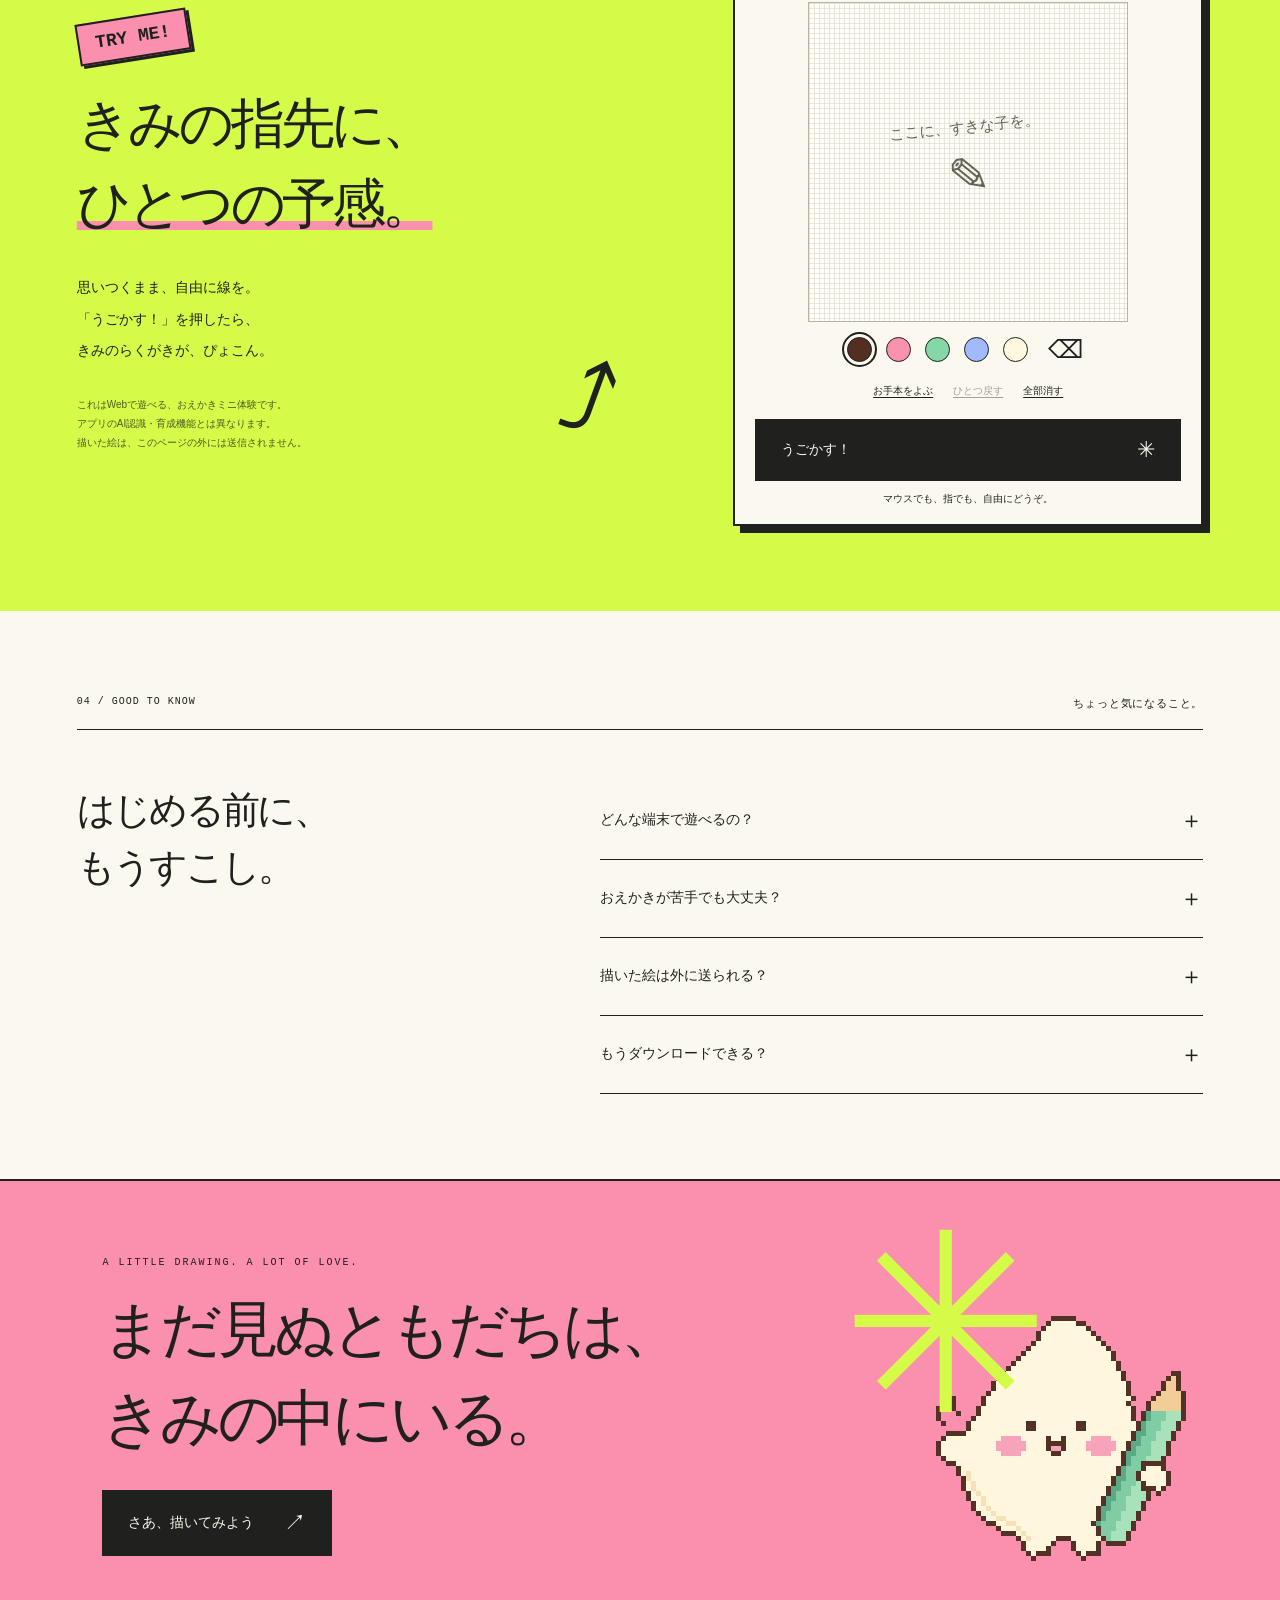
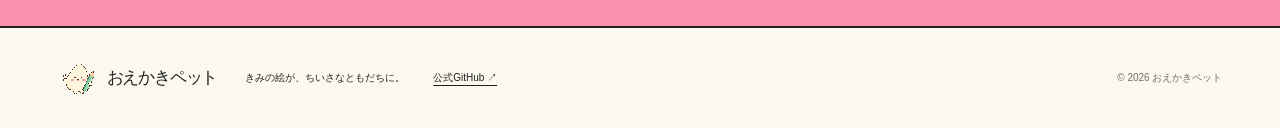
==== commit 6b9f947e: "Use native 64-pixel Poco without the head marking" ====
--- a/index.html
+++ b/index.html
@@ -6,14 +6,14 @@
   <meta name="theme-color" content="#d4fb48">
   <meta name="description" content="らくがきに、いのちを。64×64の絵から生まれる、きみだけのともだち。iPhone・iPad向けおえかき育成アプリ「おえかきペット」。">
   <title>おえかきペット｜らくがきに、いのちを。</title>
-  <link rel="icon" type="image/png" href="assets/mascot-64.png">
+  <link rel="icon" type="image/png" href="assets/mascot-native-64.png">
   <link rel="stylesheet" href="style.css">
   <script src="app.js" defer></script>
 </head>
 <body>
   <a class="skip-link" href="#main">本文へスキップ</a>
   <header class="header">
-    <a class="brand" href="#" aria-label="おえかきペット トップ"><img src="assets/mascot-source.png" width="48" height="48" alt=""><span>おえかきペット<span class="brand-sub">DRAW A LITTLE LIFE.</span></span></a>
+    <a class="brand" href="#" aria-label="おえかきペット トップ"><img src="assets/mascot-native-64.png" width="48" height="48" alt=""><span>おえかきペット<span class="brand-sub">DRAW A LITTLE LIFE.</span></span></a>
     <nav aria-label="メインナビゲーション"><a href="#about">どんなアプリ？</a><a href="#life">この子との暮らし</a><a class="nav-cta" href="#play">ちょっと描いてみる <span>↗</span></a></nav>
   </header>
   <main id="main">
@@ -31,7 +31,7 @@
           <div class="window-bar"><span><i></i><i></i><i></i></span><span>MY LITTLE FRIEND</span><span>64 × 64</span></div>
           <div class="mascot-stage" id="mascot-stage">
             <div class="stage-note">きみが描いた。<br>だから、特別。</div>
-            <button id="hero-pet" class="mascot-button" aria-label="看板ペットをなでる"><img id="hero-mascot" class="pixel mascot" src="assets/mascot-source.png" width="384" height="384" alt="クリーム色のしずく型の体にピンクのほっぺ、ミントの鉛筆を抱えた看板ペット"></button>
+            <button id="hero-pet" class="mascot-button" aria-label="看板ペットをなでる"><img id="hero-mascot" class="pixel mascot" src="assets/mascot-native-64.png" width="384" height="384" alt="クリーム色のしずく型の体にピンクのほっぺ、ミントの鉛筆を抱えた看板ペット"></button>
             <p class="speech" id="hero-speech" aria-live="polite">やっほー！</p>
             <span class="stage-ground" aria-hidden="true"></span>
           </div>
@@ -45,13 +45,13 @@
     <div class="marquee" aria-hidden="true"><div>DRAW IT. LOVE IT. <span>✳</span> へたっぴ、だいかんげい。 <span>✳</span> DRAW IT. LOVE IT. <span>✳</span> へたっぴ、だいかんげい。 <span>✳</span> </div></div>
     <section class="intro section-wrap" id="about">
       <div class="section-kicker"><span>01 / HELLO, LITTLE LIFE</span><span>絵が、ペットになる。</span></div>
-      <div class="intro-layout"><div><h2>正解のない絵から、<br><span class="underline-pink">かけがえのない子。</span></h2><p class="body-copy">まるでも、しかくでも、なぞの生きものでも。<br>64×64のキャンバスに描いた絵が、<br>しゃべって、遊んで、いっしょに暮らすペットに。<br>上手に描くより、きみらしく描いてみて。</p></div><div class="intro-note"><span class="note-pin" aria-hidden="true">✳</span><img class="pixel" src="assets/mascot-source.png" width="192" height="192" alt="看板ペット"><p>はじめまして。<br>ぼくも、おえかきから<br>うまれました。</p><span class="note-bottom">SMALL CANVAS. BIG PERSONALITY.</span></div></div>
+      <div class="intro-layout"><div><h2>正解のない絵から、<br><span class="underline-pink">かけがえのない子。</span></h2><p class="body-copy">まるでも、しかくでも、なぞの生きものでも。<br>64×64のキャンバスに描いた絵が、<br>しゃべって、遊んで、いっしょに暮らすペットに。<br>上手に描くより、きみらしく描いてみて。</p></div><div class="intro-note"><span class="note-pin" aria-hidden="true">✳</span><img class="pixel" src="assets/mascot-native-64.png" width="192" height="192" alt="看板ペット"><p>はじめまして。<br>ぼくも、おえかきから<br>うまれました。</p><span class="note-bottom">SMALL CANVAS. BIG PERSONALITY.</span></div></div>
       <div class="pet-parade" aria-label="アプリの作例"><div class="parade-label">こんな子も、<br>あんな子も。<span>ALL FRIENDS WELCOME ↗</span></div><figure class="sample sample-pink"><img class="pixel" src="assets/pet-01.png" width="128" height="128" alt="ピンクの丸いペットの作例"><figcaption>まるい子</figcaption></figure><figure class="sample sample-blue"><img class="pixel" src="assets/pet-03.png" width="128" height="128" alt="おえかきペットの作例"><figcaption>ふしぎな子</figcaption></figure><figure class="sample sample-lime"><img class="pixel" src="assets/pet-06.png" width="128" height="128" alt="個性的なおえかきペットの作例"><figcaption>きみだけの子</figcaption></figure><div class="parade-end" aria-hidden="true">！</div></div>
     </section>
     <section class="life section-wrap" id="life">
       <div class="section-kicker"><span>02 / LITTLE MOMENTS, BIG LOVE</span><span>この子との暮らし。</span></div>
       <div class="life-heading"><h2>描いて、おくって、<br>いつのまにか、<span class="lime-text">家族。</span></h2><p>今日のらくがきが、ごはんに。<br>何気ない毎日が、思い出に。</p></div>
-      <div class="life-layout"><div class="room-frame"><div class="room-label"><span class="status-dot"></span> A DAY WITH YOUR PET</div><img src="assets/room-poco-source.png" width="1098" height="1115" loading="lazy" alt="アプリのお部屋画面。元画像を使った看板ペットのぽこが両目を開けて挨拶しています。"><span class="screen-note">実際のアプリ画面（静止画） / 看板ペット</span></div><div class="life-features"><article><span class="feature-no">01</span><div><h3>「できた！」が、プレゼント。</h3><p>りんごも、お花も、お気に入りのおもちゃも。描いたモノや写真をあげると、この子らしい反応が返ってきます。</p><span class="feature-tag">DRAW & GIVE</span></div></article><article><span class="feature-no">02</span><div><h3>好きも、性格も、育ってく。</h3><p>食べたり、遊んだり、宝物を飾ったり。一緒に過ごす経験から、その子の好みや個性が少しずつ育ちます。</p><span class="feature-tag">CARE & GROW</span></div></article><article><span class="feature-no">03</span><div><h3>冒険のつづきも、描いちゃおう。</h3><p>川を渡るなら、どんな道具？ 64×64の絵で困りごとを解決する、時間制限のないおえかき冒険ごっこ。</p><span class="feature-tag">DRAW & ADVENTURE</span></div></article></div></div>
+      <div class="life-layout"><div class="room-frame"><div class="room-label"><span class="status-dot"></span> A DAY WITH YOUR PET</div><img src="assets/room-poco-native64.png" width="1098" height="1115" loading="lazy" alt="アプリのお部屋画面。64×64の原画を使った看板ペットのぽこが両目を開けて挨拶しています。"><span class="screen-note">実際のアプリ画面（静止画） / 看板ペット</span></div><div class="life-features"><article><span class="feature-no">01</span><div><h3>「できた！」が、プレゼント。</h3><p>りんごも、お花も、お気に入りのおもちゃも。描いたモノや写真をあげると、この子らしい反応が返ってきます。</p><span class="feature-tag">DRAW & GIVE</span></div></article><article><span class="feature-no">02</span><div><h3>好きも、性格も、育ってく。</h3><p>食べたり、遊んだり、宝物を飾ったり。一緒に過ごす経験から、その子の好みや個性が少しずつ育ちます。</p><span class="feature-tag">CARE & GROW</span></div></article><article><span class="feature-no">03</span><div><h3>冒険のつづきも、描いちゃおう。</h3><p>川を渡るなら、どんな道具？ 64×64の絵で困りごとを解決する、時間制限のないおえかき冒険ごっこ。</p><span class="feature-tag">DRAW & ADVENTURE</span></div></article></div></div>
       <div class="privacy-note"><span class="privacy-symbol" aria-hidden="true">⌂</span><div><h3>ふたりの世界は、きみの端末の中に。</h3><p>絵の認識やペットとの会話は端末内で処理。画像を外部AIに送らずに、一緒の時間を育みます。</p></div><span>ON-DEVICE AI ↗</span></div>
     </section>
     <section class="play section-wrap" id="play">
@@ -59,9 +59,9 @@
       <div class="play-layout"><div class="play-copy"><span class="try-sticker">TRY ME!</span><h2>きみの指先に、<br><span class="underline-pink">ひとつの予感。</span></h2><p class="body-copy">思いつくまま、自由に線を。<br>「うごかす！」を押したら、<br>きみのらくがきが、ぴょこん。</p><p class="demo-note">これはWebで遊べる、おえかきミニ体験です。<br>アプリのAI認識・育成機能とは異なります。<br>描いた絵は、このページの外には送信されません。</p><span class="draw-arrow" aria-hidden="true">⤴</span></div><div class="drawing-window"><div class="window-bar"><span>LET’S DRAW A FRIEND</span><span>64 × 64</span></div><div class="drawing-paper" id="drawing-paper"><canvas id="drawing" width="64" height="64" aria-label="64×64のおえかきキャンバス。下のお手本ボタンでも体験できます。"></canvas><div class="drawing-guide" id="drawing-guide">ここに、すきな子を。<span>✎</span></div></div><div class="drawing-palette" role="group" aria-label="ペンの色"><button class="color selected" style="--swatch:#532f21" data-color="#532f21" aria-label="こげ茶" aria-pressed="true"></button><button class="color" style="--swatch:#fa92ac" data-color="#fa92ac" aria-label="ピンク" aria-pressed="false"></button><button class="color" style="--swatch:#85d7a7" data-color="#85d7a7" aria-label="ミント" aria-pressed="false"></button><button class="color" style="--swatch:#a0b9ff" data-color="#a0b9ff" aria-label="ブルー" aria-pressed="false"></button><button class="color" style="--swatch:#fff8de" data-color="#fff8de" aria-label="クリーム" aria-pressed="false"></button><button id="eraser" class="eraser" aria-label="消しゴム" aria-pressed="false">⌫</button></div><div class="drawing-options"><button id="sample">お手本をよぶ</button><button id="undo">ひとつ戻す</button><button id="clear">全部消す</button></div><button id="animate" class="button button-dark">うごかす！ <span>✳</span></button><p id="drawing-message" class="drawing-message" aria-live="polite">マウスでも、指でも、自由にどうぞ。</p></div></div>
     </section>
     <section class="faq section-wrap"><div class="section-kicker"><span>04 / GOOD TO KNOW</span><span>ちょっと気になること。</span></div><div class="faq-layout"><h2>はじめる前に、<br>もうすこし。</h2><div class="faq-list"><details><summary>どんな端末で遊べるの？<span>＋</span></summary><p>iPhone・iPad向けに開発しています。端末内AIにはApple Intelligence対応端末と、準備済みの端末内モデルが必要です。正式な対応環境・配信情報は、リリース時の案内をご確認ください。</p></details><details><summary>おえかきが苦手でも大丈夫？<span>＋</span></summary><p>もちろん。「ぽこの絵を呼び出す」で下絵を読み込み、好きな色や形に描き足せます。アプリは絵の上手さを採点しません。まるだけでも、不思議な形でも、きみだけのペットを描けます。モノの絵をうまく認識できない時も、下書きを残してやり直せます。</p></details><details><summary>描いた絵は外に送られる？<span>＋</span></summary><p>ペットや贈り物の認識、会話の生成、保存は端末内で処理します。画像を外部AIへ送信することはありません。天気やアプリ内課金など、一部の機能は通信を利用します。</p></details><details><summary>もうダウンロードできる？<span>＋</span></summary><p>現在開発中です。このページでは、おえかきのWebミニ体験を楽しめます。配信に関する情報は、今後の公式案内をお待ちください。</p></details></div></div></section>
-    <section class="closing"><span class="closing-kicker">A LITTLE DRAWING. A LOT OF LOVE.</span><h2>まだ見ぬともだちは、<br>きみの中にいる。</h2><a class="button button-dark" href="#play">さあ、描いてみよう <span>↗</span></a><img class="pixel closing-mascot" src="assets/mascot-source.png" width="256" height="256" loading="lazy" alt="鉛筆を抱えた看板ペット"><span class="closing-star" aria-hidden="true">✳</span></section>
+    <section class="closing"><span class="closing-kicker">A LITTLE DRAWING. A LOT OF LOVE.</span><h2>まだ見ぬともだちは、<br>きみの中にいる。</h2><a class="button button-dark" href="#play">さあ、描いてみよう <span>↗</span></a><img class="pixel closing-mascot" src="assets/mascot-native-64.png" width="256" height="256" loading="lazy" alt="鉛筆を抱えた看板ペット"><span class="closing-star" aria-hidden="true">✳</span></section>
   </main>
-  <footer><a class="brand" href="#"><img src="assets/mascot-source.png" width="40" height="40" alt=""><span>おえかきペット</span></a><p>きみの絵が、ちいさなともだちに。</p><a href="https://github.com/ki-84/paint-pet-support" target="_blank" rel="noopener noreferrer">公式GitHub ↗</a><span>© 2026 おえかきペット</span></footer>
+  <footer><a class="brand" href="#"><img src="assets/mascot-native-64.png" width="40" height="40" alt=""><span>おえかきペット</span></a><p>きみの絵が、ちいさなともだちに。</p><a href="https://github.com/ki-84/paint-pet-support" target="_blank" rel="noopener noreferrer">公式GitHub ↗</a><span>© 2026 おえかきペット</span></footer>
   <div class="confetti-layer" id="confetti" aria-hidden="true"></div>
 </body>
 </html>
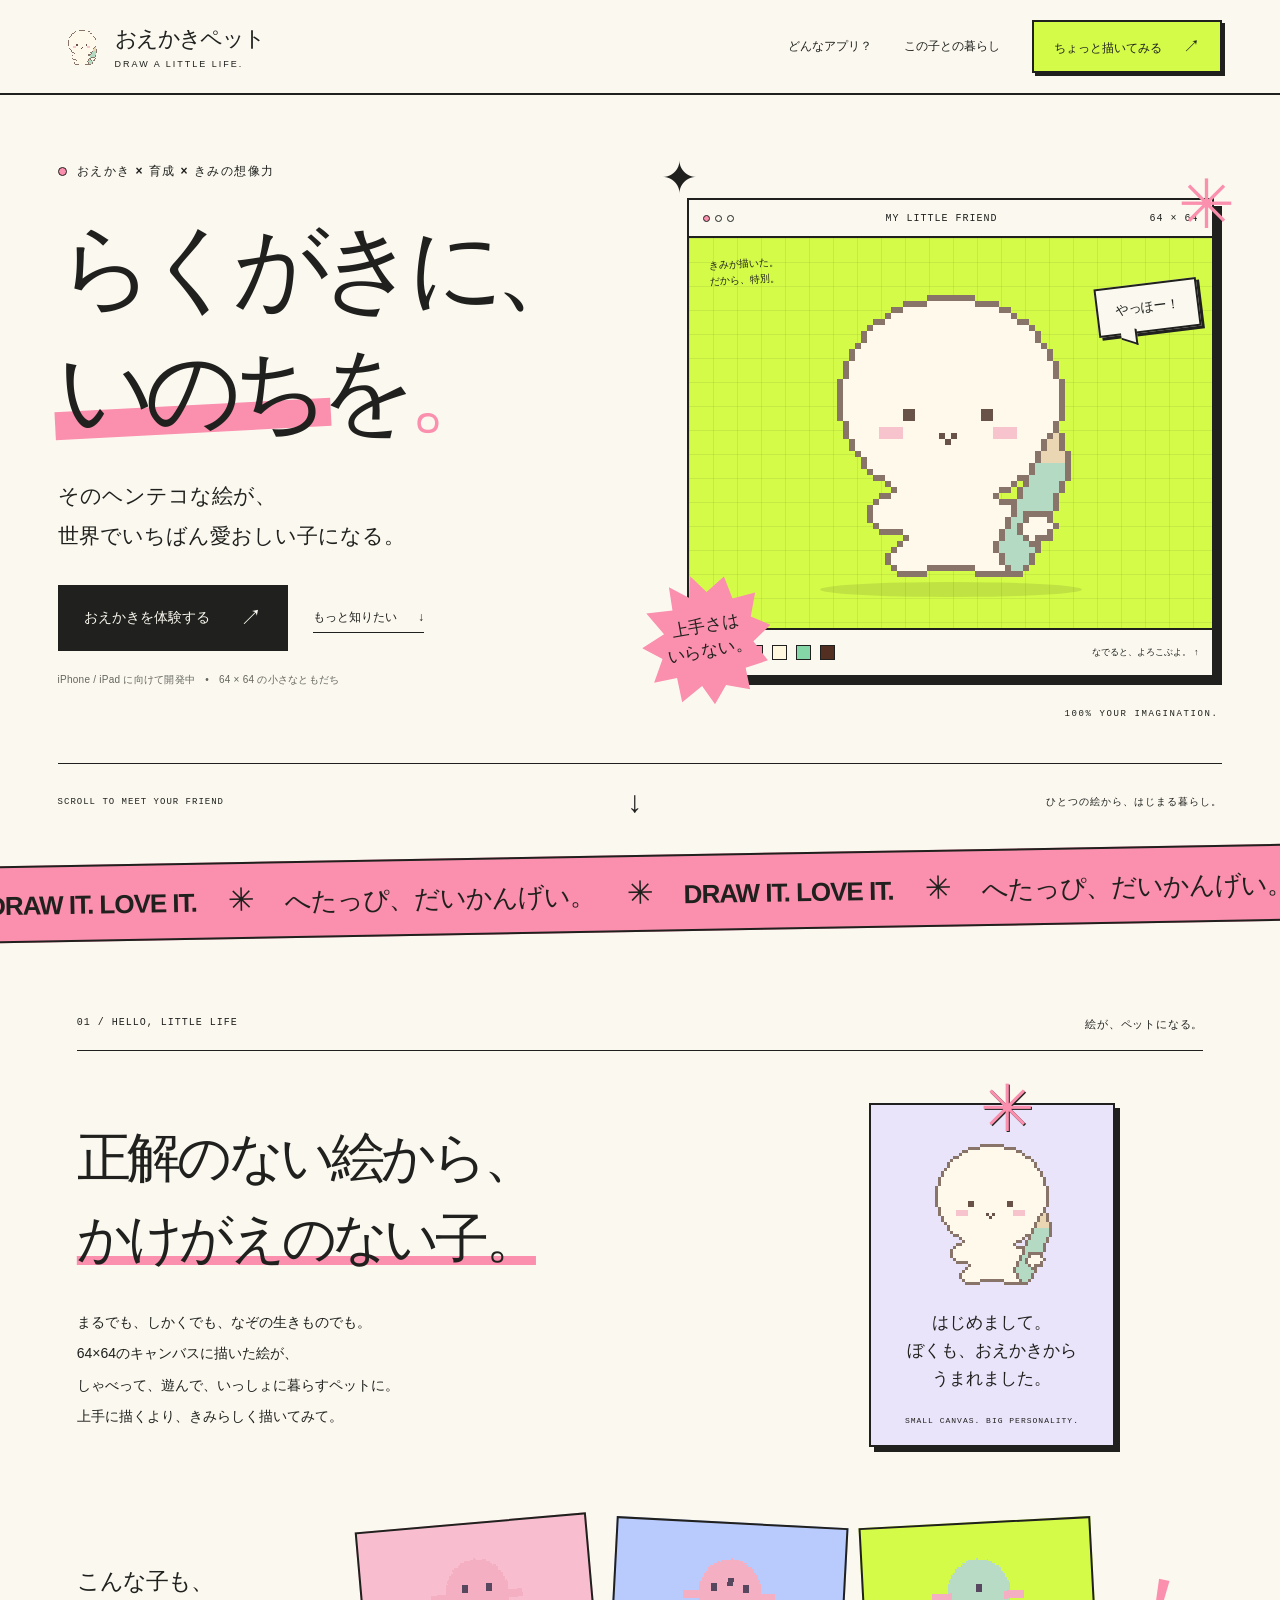
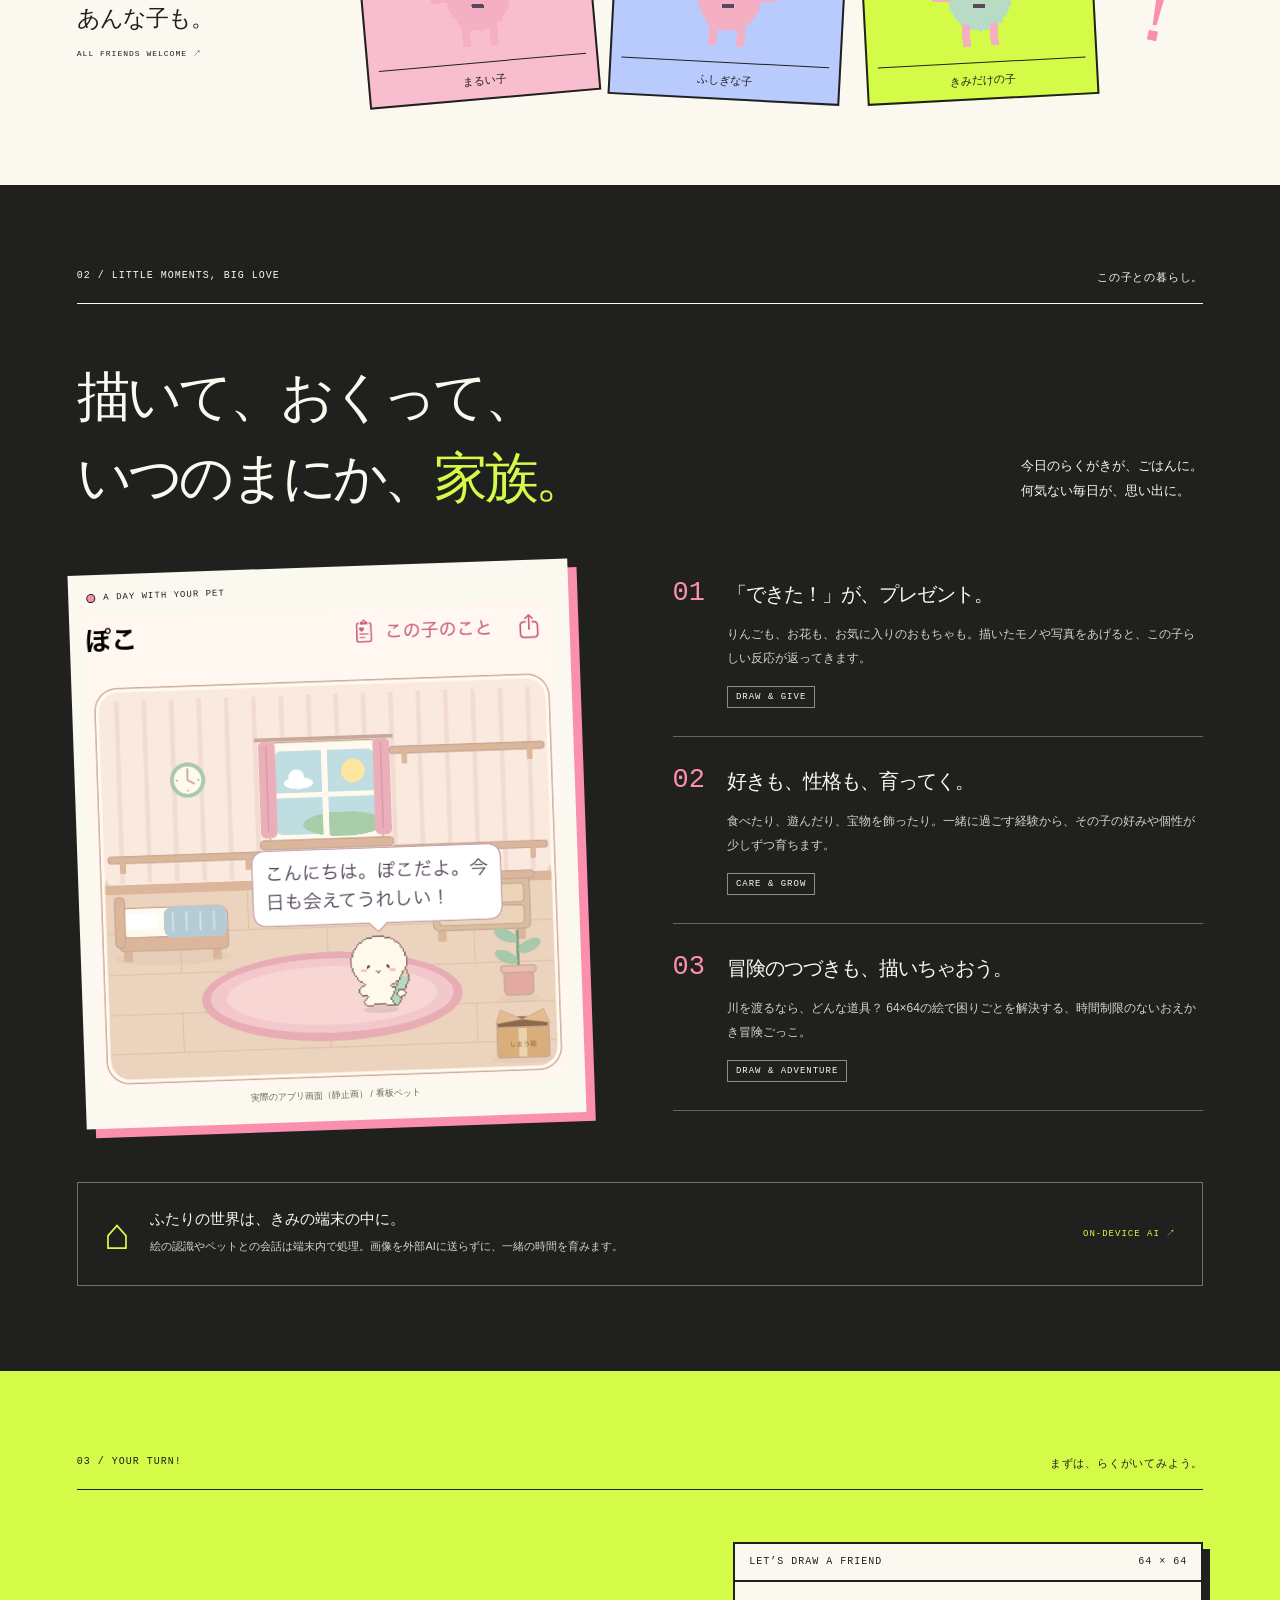
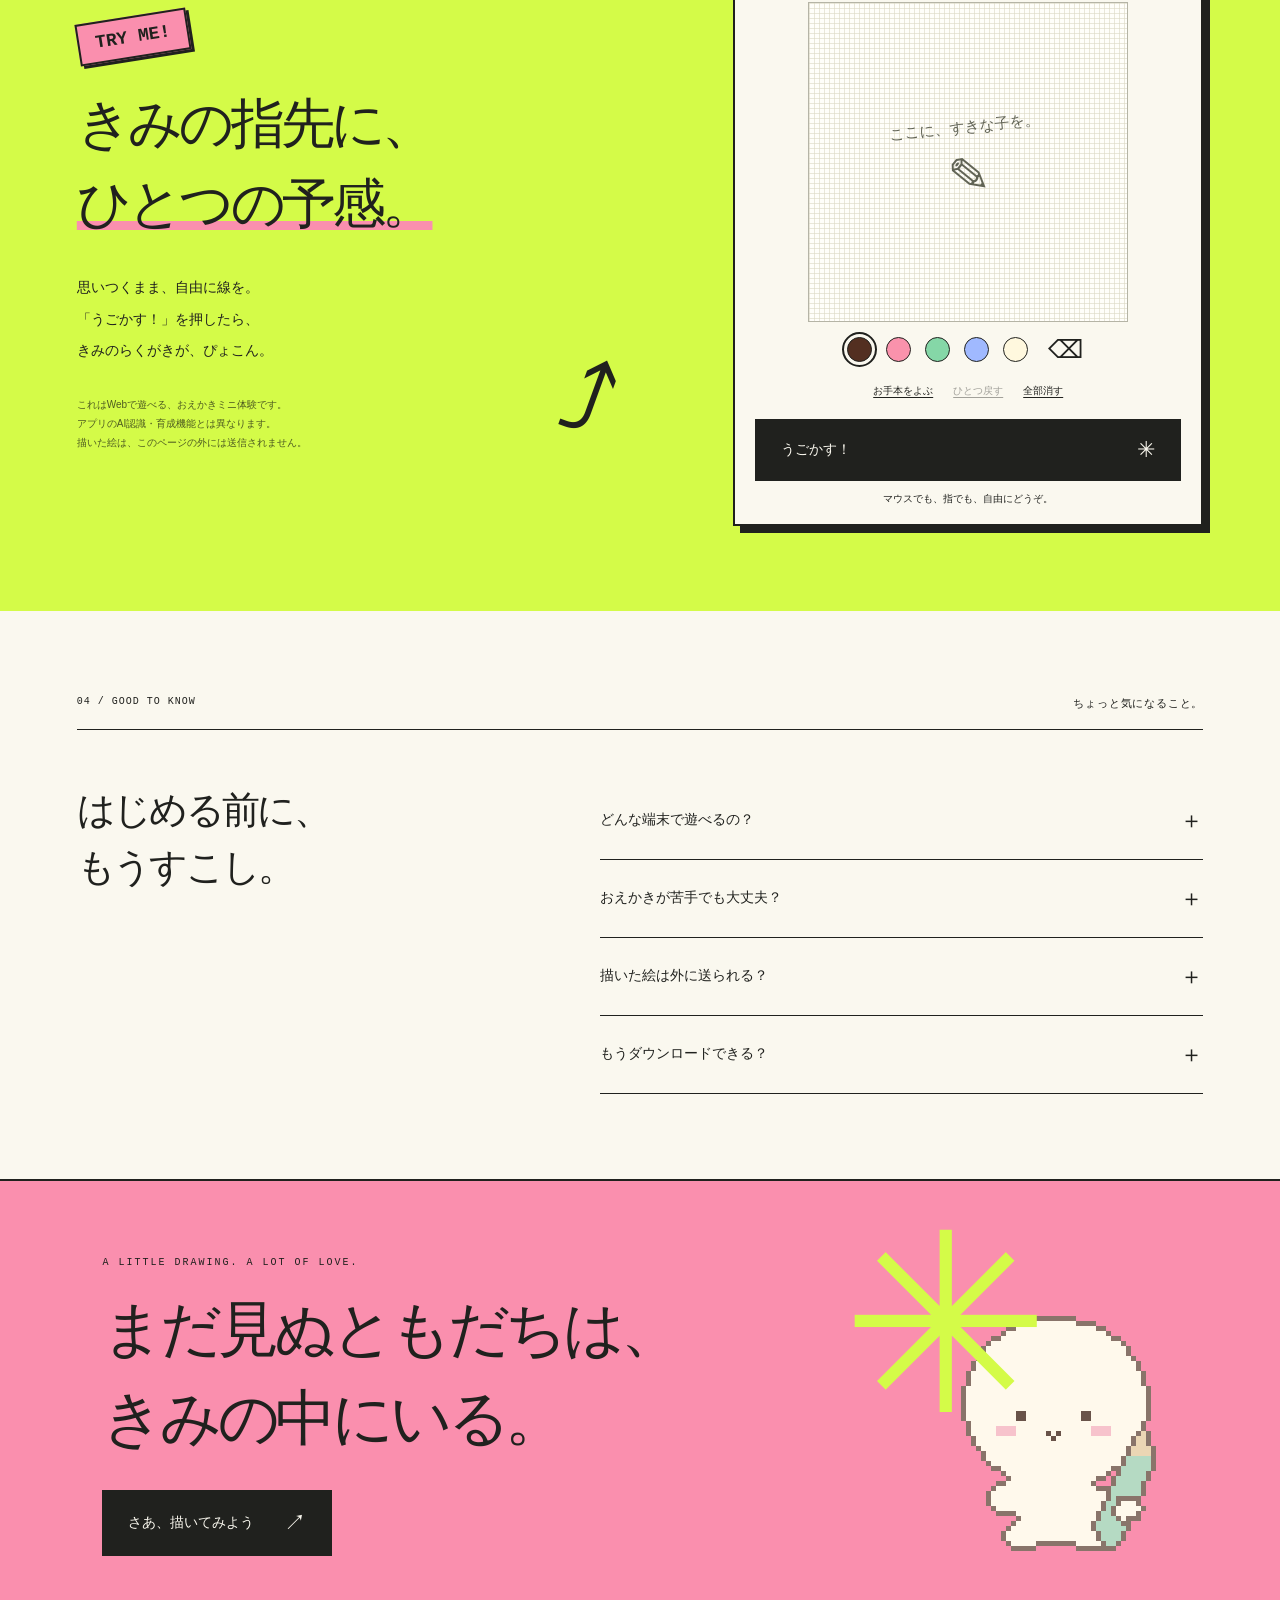
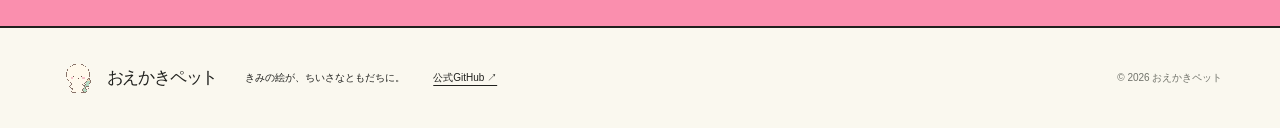
==== commit 5ba89603: "Soften Poco with a round face and small body" ====
--- a/index.html
+++ b/index.html
@@ -6,14 +6,14 @@
   <meta name="theme-color" content="#d4fb48">
   <meta name="description" content="らくがきに、いのちを。64×64の絵から生まれる、きみだけのともだち。iPhone・iPad向けおえかき育成アプリ「おえかきペット」。">
   <title>おえかきペット｜らくがきに、いのちを。</title>
-  <link rel="icon" type="image/png" href="assets/mascot-native-64.png">
+  <link rel="icon" type="image/png" href="assets/mascot-native-64.png?v=8278f9fb74bf">
   <link rel="stylesheet" href="style.css">
-  <script src="app.js" defer></script>
+  <script src="app.js?v=8278f9fb74bf" defer></script>
 </head>
 <body>
   <a class="skip-link" href="#main">本文へスキップ</a>
   <header class="header">
-    <a class="brand" href="#" aria-label="おえかきペット トップ"><img src="assets/mascot-native-64.png" width="48" height="48" alt=""><span>おえかきペット<span class="brand-sub">DRAW A LITTLE LIFE.</span></span></a>
+    <a class="brand" href="#" aria-label="おえかきペット トップ"><img src="assets/mascot-native-64.png?v=8278f9fb74bf" width="48" height="48" alt=""><span>おえかきペット<span class="brand-sub">DRAW A LITTLE LIFE.</span></span></a>
     <nav aria-label="メインナビゲーション"><a href="#about">どんなアプリ？</a><a href="#life">この子との暮らし</a><a class="nav-cta" href="#play">ちょっと描いてみる <span>↗</span></a></nav>
   </header>
   <main id="main">
@@ -31,7 +31,7 @@
           <div class="window-bar"><span><i></i><i></i><i></i></span><span>MY LITTLE FRIEND</span><span>64 × 64</span></div>
           <div class="mascot-stage" id="mascot-stage">
             <div class="stage-note">きみが描いた。<br>だから、特別。</div>
-            <button id="hero-pet" class="mascot-button" aria-label="看板ペットをなでる"><img id="hero-mascot" class="pixel mascot" src="assets/mascot-native-64.png" width="384" height="384" alt="クリーム色のしずく型の体にピンクのほっぺ、ミントの鉛筆を抱えた看板ペット"></button>
+            <button id="hero-pet" class="mascot-button" aria-label="看板ペットをなでる"><img id="hero-mascot" class="pixel mascot" src="assets/mascot-native-64.png?v=8278f9fb74bf" width="384" height="384" alt="大きな丸顔と小さな体、淡いほっぺ、ミントの鉛筆を抱えた看板ペット"></button>
             <p class="speech" id="hero-speech" aria-live="polite">やっほー！</p>
             <span class="stage-ground" aria-hidden="true"></span>
           </div>
@@ -45,13 +45,13 @@
     <div class="marquee" aria-hidden="true"><div>DRAW IT. LOVE IT. <span>✳</span> へたっぴ、だいかんげい。 <span>✳</span> DRAW IT. LOVE IT. <span>✳</span> へたっぴ、だいかんげい。 <span>✳</span> </div></div>
     <section class="intro section-wrap" id="about">
       <div class="section-kicker"><span>01 / HELLO, LITTLE LIFE</span><span>絵が、ペットになる。</span></div>
-      <div class="intro-layout"><div><h2>正解のない絵から、<br><span class="underline-pink">かけがえのない子。</span></h2><p class="body-copy">まるでも、しかくでも、なぞの生きものでも。<br>64×64のキャンバスに描いた絵が、<br>しゃべって、遊んで、いっしょに暮らすペットに。<br>上手に描くより、きみらしく描いてみて。</p></div><div class="intro-note"><span class="note-pin" aria-hidden="true">✳</span><img class="pixel" src="assets/mascot-native-64.png" width="192" height="192" alt="看板ペット"><p>はじめまして。<br>ぼくも、おえかきから<br>うまれました。</p><span class="note-bottom">SMALL CANVAS. BIG PERSONALITY.</span></div></div>
+      <div class="intro-layout"><div><h2>正解のない絵から、<br><span class="underline-pink">かけがえのない子。</span></h2><p class="body-copy">まるでも、しかくでも、なぞの生きものでも。<br>64×64のキャンバスに描いた絵が、<br>しゃべって、遊んで、いっしょに暮らすペットに。<br>上手に描くより、きみらしく描いてみて。</p></div><div class="intro-note"><span class="note-pin" aria-hidden="true">✳</span><img class="pixel" src="assets/mascot-native-64.png?v=8278f9fb74bf" width="192" height="192" alt="看板ペット"><p>はじめまして。<br>ぼくも、おえかきから<br>うまれました。</p><span class="note-bottom">SMALL CANVAS. BIG PERSONALITY.</span></div></div>
       <div class="pet-parade" aria-label="アプリの作例"><div class="parade-label">こんな子も、<br>あんな子も。<span>ALL FRIENDS WELCOME ↗</span></div><figure class="sample sample-pink"><img class="pixel" src="assets/pet-01.png" width="128" height="128" alt="ピンクの丸いペットの作例"><figcaption>まるい子</figcaption></figure><figure class="sample sample-blue"><img class="pixel" src="assets/pet-03.png" width="128" height="128" alt="おえかきペットの作例"><figcaption>ふしぎな子</figcaption></figure><figure class="sample sample-lime"><img class="pixel" src="assets/pet-06.png" width="128" height="128" alt="個性的なおえかきペットの作例"><figcaption>きみだけの子</figcaption></figure><div class="parade-end" aria-hidden="true">！</div></div>
     </section>
     <section class="life section-wrap" id="life">
       <div class="section-kicker"><span>02 / LITTLE MOMENTS, BIG LOVE</span><span>この子との暮らし。</span></div>
       <div class="life-heading"><h2>描いて、おくって、<br>いつのまにか、<span class="lime-text">家族。</span></h2><p>今日のらくがきが、ごはんに。<br>何気ない毎日が、思い出に。</p></div>
-      <div class="life-layout"><div class="room-frame"><div class="room-label"><span class="status-dot"></span> A DAY WITH YOUR PET</div><img src="assets/room-poco-native64.png" width="1098" height="1115" loading="lazy" alt="アプリのお部屋画面。64×64の原画を使った看板ペットのぽこが両目を開けて挨拶しています。"><span class="screen-note">実際のアプリ画面（静止画） / 看板ペット</span></div><div class="life-features"><article><span class="feature-no">01</span><div><h3>「できた！」が、プレゼント。</h3><p>りんごも、お花も、お気に入りのおもちゃも。描いたモノや写真をあげると、この子らしい反応が返ってきます。</p><span class="feature-tag">DRAW & GIVE</span></div></article><article><span class="feature-no">02</span><div><h3>好きも、性格も、育ってく。</h3><p>食べたり、遊んだり、宝物を飾ったり。一緒に過ごす経験から、その子の好みや個性が少しずつ育ちます。</p><span class="feature-tag">CARE & GROW</span></div></article><article><span class="feature-no">03</span><div><h3>冒険のつづきも、描いちゃおう。</h3><p>川を渡るなら、どんな道具？ 64×64の絵で困りごとを解決する、時間制限のないおえかき冒険ごっこ。</p><span class="feature-tag">DRAW & ADVENTURE</span></div></article></div></div>
+      <div class="life-layout"><div class="room-frame"><div class="room-label"><span class="status-dot"></span> A DAY WITH YOUR PET</div><img src="assets/room-poco-native64.png?v=8278f9fb74bf" width="1098" height="1115" loading="lazy" alt="アプリのお部屋画面。64×64の原画を使った看板ペットのぽこが両目を開けて挨拶しています。"><span class="screen-note">実際のアプリ画面（静止画） / 看板ペット</span></div><div class="life-features"><article><span class="feature-no">01</span><div><h3>「できた！」が、プレゼント。</h3><p>りんごも、お花も、お気に入りのおもちゃも。描いたモノや写真をあげると、この子らしい反応が返ってきます。</p><span class="feature-tag">DRAW & GIVE</span></div></article><article><span class="feature-no">02</span><div><h3>好きも、性格も、育ってく。</h3><p>食べたり、遊んだり、宝物を飾ったり。一緒に過ごす経験から、その子の好みや個性が少しずつ育ちます。</p><span class="feature-tag">CARE & GROW</span></div></article><article><span class="feature-no">03</span><div><h3>冒険のつづきも、描いちゃおう。</h3><p>川を渡るなら、どんな道具？ 64×64の絵で困りごとを解決する、時間制限のないおえかき冒険ごっこ。</p><span class="feature-tag">DRAW & ADVENTURE</span></div></article></div></div>
       <div class="privacy-note"><span class="privacy-symbol" aria-hidden="true">⌂</span><div><h3>ふたりの世界は、きみの端末の中に。</h3><p>絵の認識やペットとの会話は端末内で処理。画像を外部AIに送らずに、一緒の時間を育みます。</p></div><span>ON-DEVICE AI ↗</span></div>
     </section>
     <section class="play section-wrap" id="play">
@@ -59,9 +59,9 @@
       <div class="play-layout"><div class="play-copy"><span class="try-sticker">TRY ME!</span><h2>きみの指先に、<br><span class="underline-pink">ひとつの予感。</span></h2><p class="body-copy">思いつくまま、自由に線を。<br>「うごかす！」を押したら、<br>きみのらくがきが、ぴょこん。</p><p class="demo-note">これはWebで遊べる、おえかきミニ体験です。<br>アプリのAI認識・育成機能とは異なります。<br>描いた絵は、このページの外には送信されません。</p><span class="draw-arrow" aria-hidden="true">⤴</span></div><div class="drawing-window"><div class="window-bar"><span>LET’S DRAW A FRIEND</span><span>64 × 64</span></div><div class="drawing-paper" id="drawing-paper"><canvas id="drawing" width="64" height="64" aria-label="64×64のおえかきキャンバス。下のお手本ボタンでも体験できます。"></canvas><div class="drawing-guide" id="drawing-guide">ここに、すきな子を。<span>✎</span></div></div><div class="drawing-palette" role="group" aria-label="ペンの色"><button class="color selected" style="--swatch:#532f21" data-color="#532f21" aria-label="こげ茶" aria-pressed="true"></button><button class="color" style="--swatch:#fa92ac" data-color="#fa92ac" aria-label="ピンク" aria-pressed="false"></button><button class="color" style="--swatch:#85d7a7" data-color="#85d7a7" aria-label="ミント" aria-pressed="false"></button><button class="color" style="--swatch:#a0b9ff" data-color="#a0b9ff" aria-label="ブルー" aria-pressed="false"></button><button class="color" style="--swatch:#fff8de" data-color="#fff8de" aria-label="クリーム" aria-pressed="false"></button><button id="eraser" class="eraser" aria-label="消しゴム" aria-pressed="false">⌫</button></div><div class="drawing-options"><button id="sample">お手本をよぶ</button><button id="undo">ひとつ戻す</button><button id="clear">全部消す</button></div><button id="animate" class="button button-dark">うごかす！ <span>✳</span></button><p id="drawing-message" class="drawing-message" aria-live="polite">マウスでも、指でも、自由にどうぞ。</p></div></div>
     </section>
     <section class="faq section-wrap"><div class="section-kicker"><span>04 / GOOD TO KNOW</span><span>ちょっと気になること。</span></div><div class="faq-layout"><h2>はじめる前に、<br>もうすこし。</h2><div class="faq-list"><details><summary>どんな端末で遊べるの？<span>＋</span></summary><p>iPhone・iPad向けに開発しています。端末内AIにはApple Intelligence対応端末と、準備済みの端末内モデルが必要です。正式な対応環境・配信情報は、リリース時の案内をご確認ください。</p></details><details><summary>おえかきが苦手でも大丈夫？<span>＋</span></summary><p>もちろん。「ぽこの絵を呼び出す」で下絵を読み込み、好きな色や形に描き足せます。アプリは絵の上手さを採点しません。まるだけでも、不思議な形でも、きみだけのペットを描けます。モノの絵をうまく認識できない時も、下書きを残してやり直せます。</p></details><details><summary>描いた絵は外に送られる？<span>＋</span></summary><p>ペットや贈り物の認識、会話の生成、保存は端末内で処理します。画像を外部AIへ送信することはありません。天気やアプリ内課金など、一部の機能は通信を利用します。</p></details><details><summary>もうダウンロードできる？<span>＋</span></summary><p>現在開発中です。このページでは、おえかきのWebミニ体験を楽しめます。配信に関する情報は、今後の公式案内をお待ちください。</p></details></div></div></section>
-    <section class="closing"><span class="closing-kicker">A LITTLE DRAWING. A LOT OF LOVE.</span><h2>まだ見ぬともだちは、<br>きみの中にいる。</h2><a class="button button-dark" href="#play">さあ、描いてみよう <span>↗</span></a><img class="pixel closing-mascot" src="assets/mascot-native-64.png" width="256" height="256" loading="lazy" alt="鉛筆を抱えた看板ペット"><span class="closing-star" aria-hidden="true">✳</span></section>
+    <section class="closing"><span class="closing-kicker">A LITTLE DRAWING. A LOT OF LOVE.</span><h2>まだ見ぬともだちは、<br>きみの中にいる。</h2><a class="button button-dark" href="#play">さあ、描いてみよう <span>↗</span></a><img class="pixel closing-mascot" src="assets/mascot-native-64.png?v=8278f9fb74bf" width="256" height="256" loading="lazy" alt="鉛筆を抱えた看板ペット"><span class="closing-star" aria-hidden="true">✳</span></section>
   </main>
-  <footer><a class="brand" href="#"><img src="assets/mascot-native-64.png" width="40" height="40" alt=""><span>おえかきペット</span></a><p>きみの絵が、ちいさなともだちに。</p><a href="https://github.com/ki-84/paint-pet-support" target="_blank" rel="noopener noreferrer">公式GitHub ↗</a><span>© 2026 おえかきペット</span></footer>
+  <footer><a class="brand" href="#"><img src="assets/mascot-native-64.png?v=8278f9fb74bf" width="40" height="40" alt=""><span>おえかきペット</span></a><p>きみの絵が、ちいさなともだちに。</p><a href="https://github.com/ki-84/paint-pet-support" target="_blank" rel="noopener noreferrer">公式GitHub ↗</a><span>© 2026 おえかきペット</span></footer>
   <div class="confetti-layer" id="confetti" aria-hidden="true"></div>
 </body>
 </html>
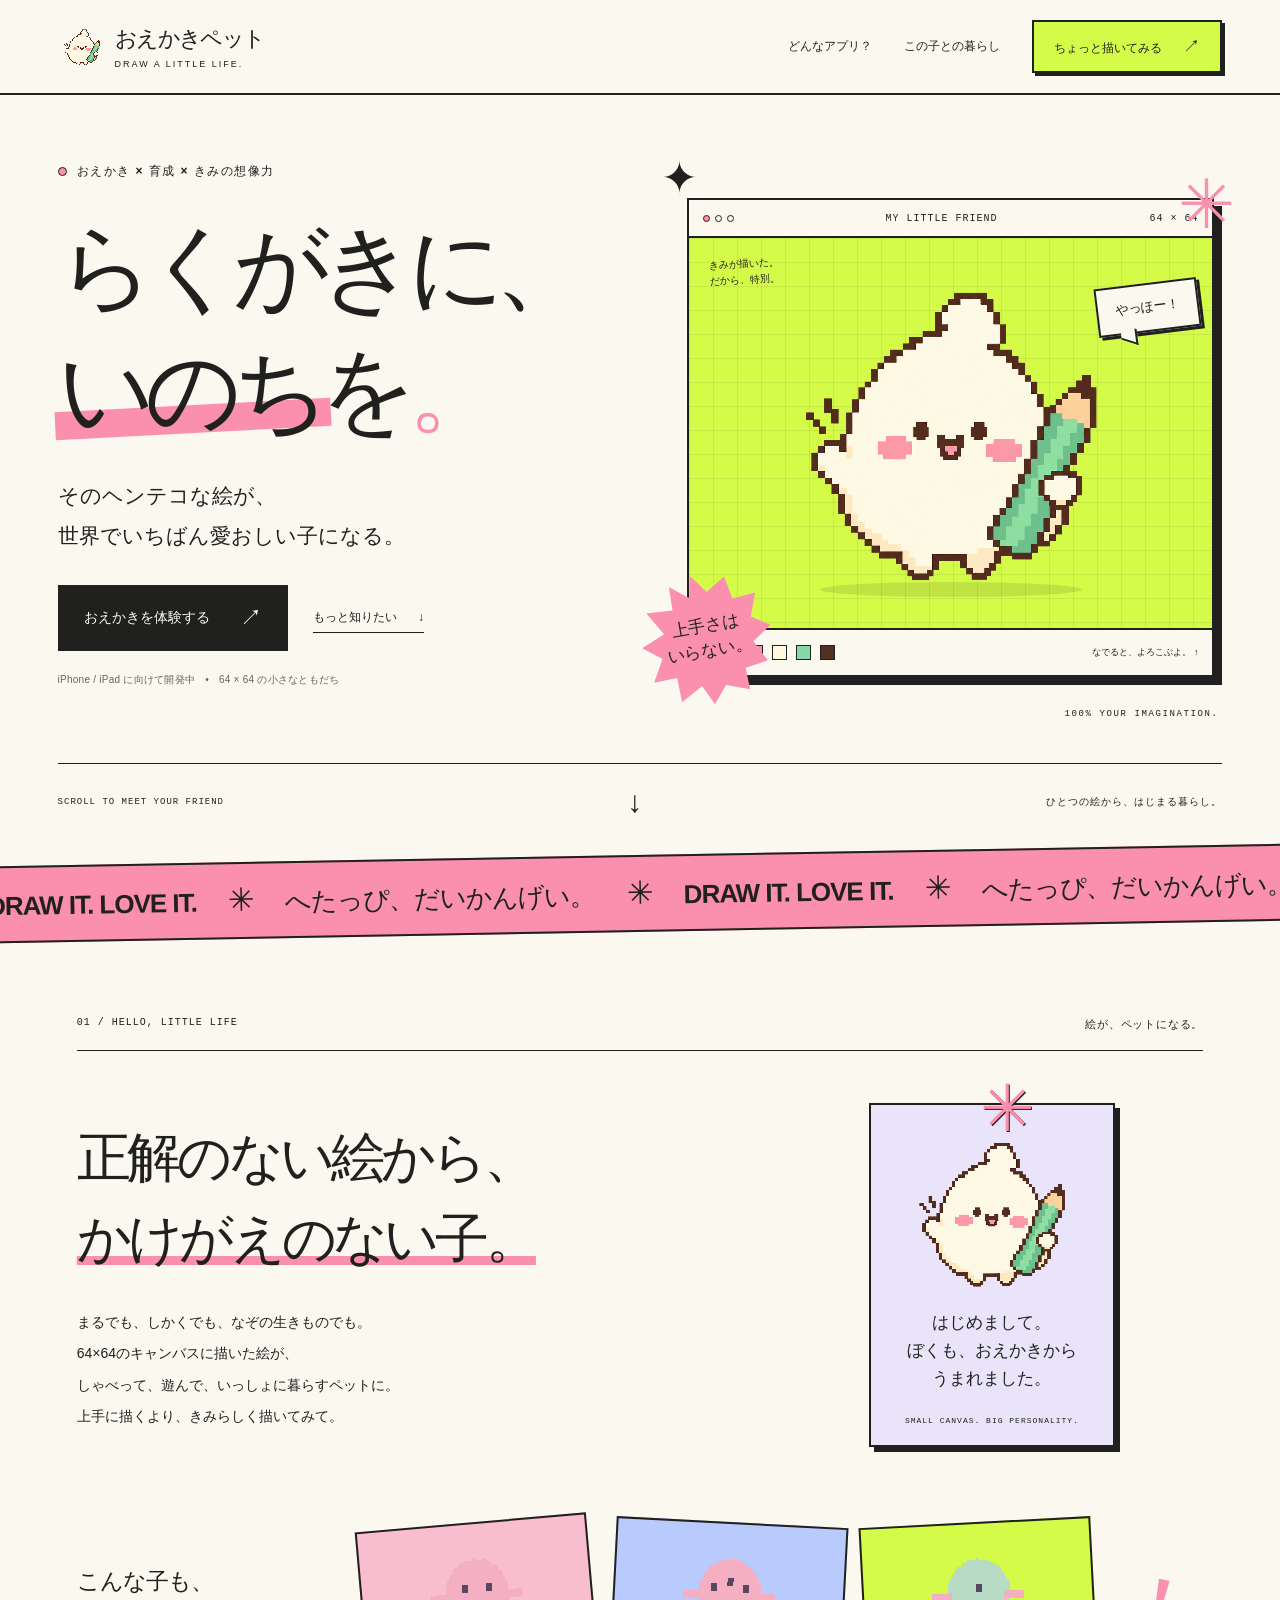
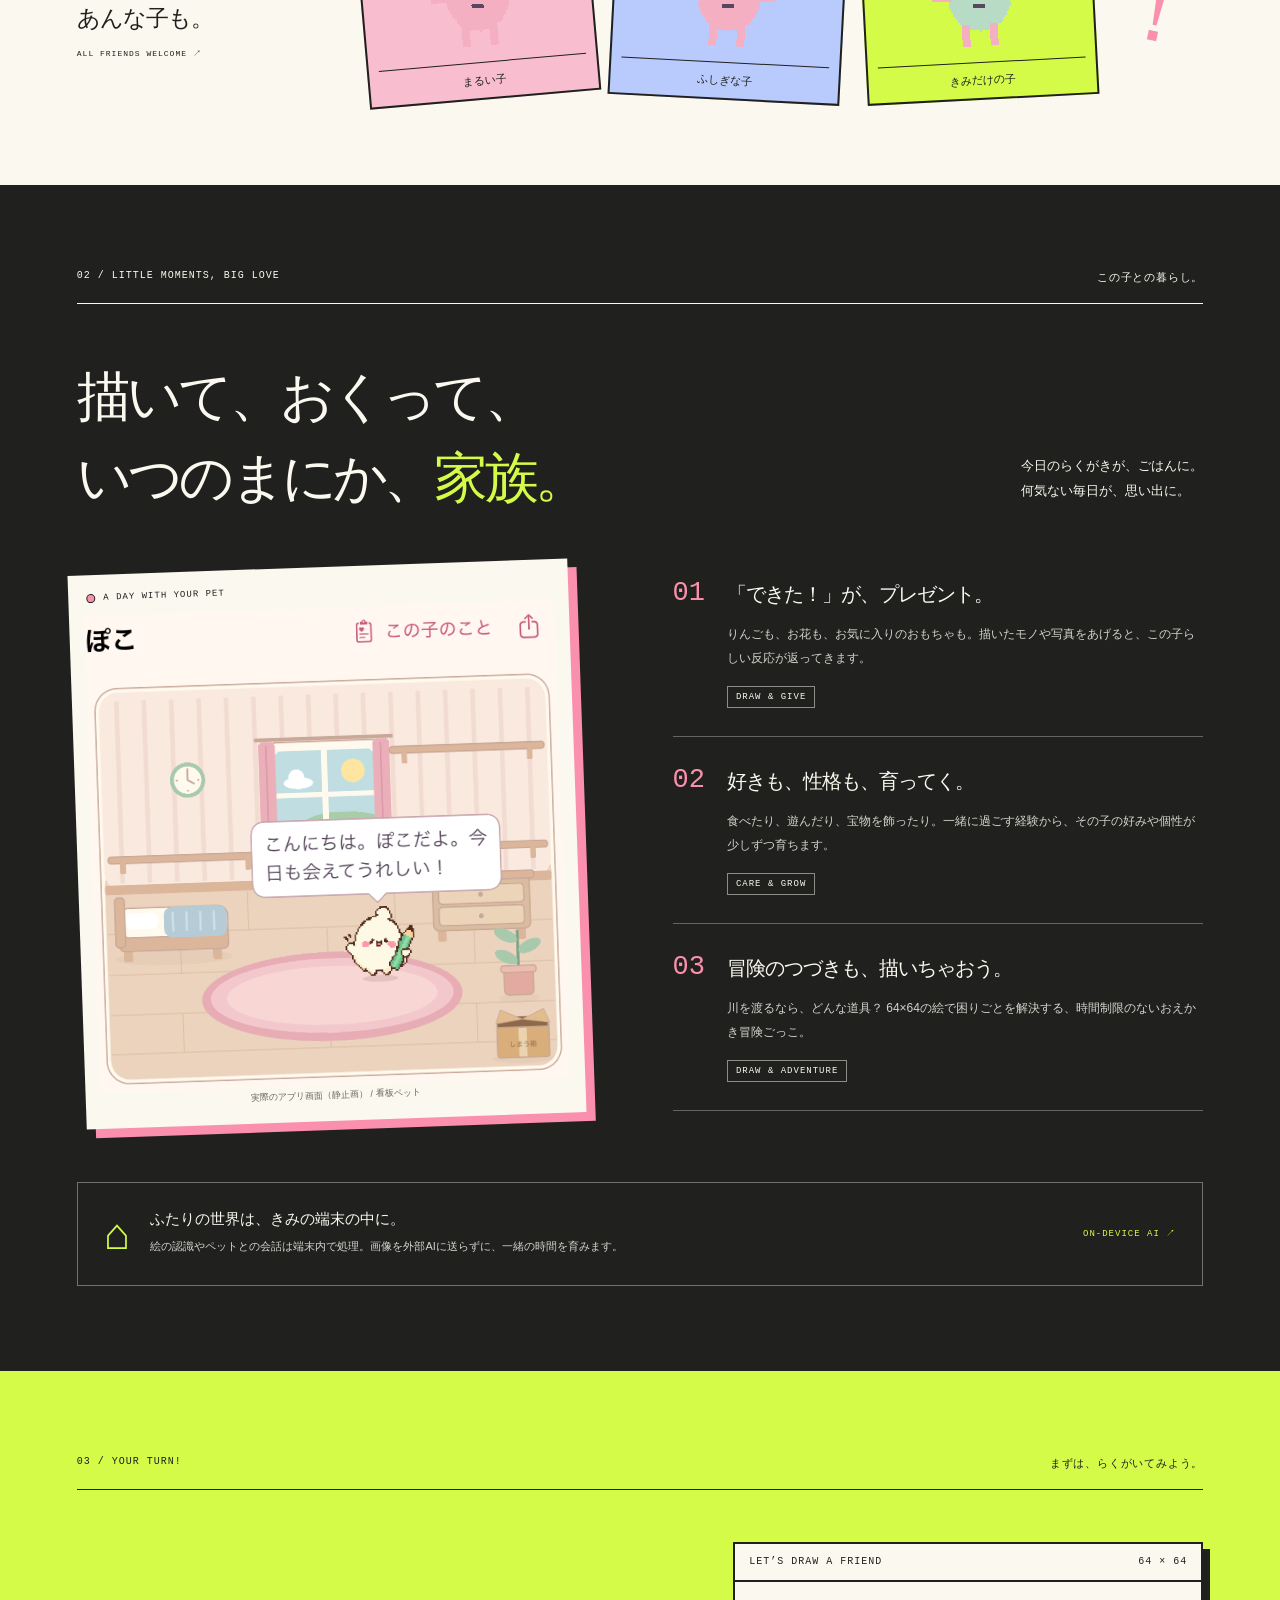
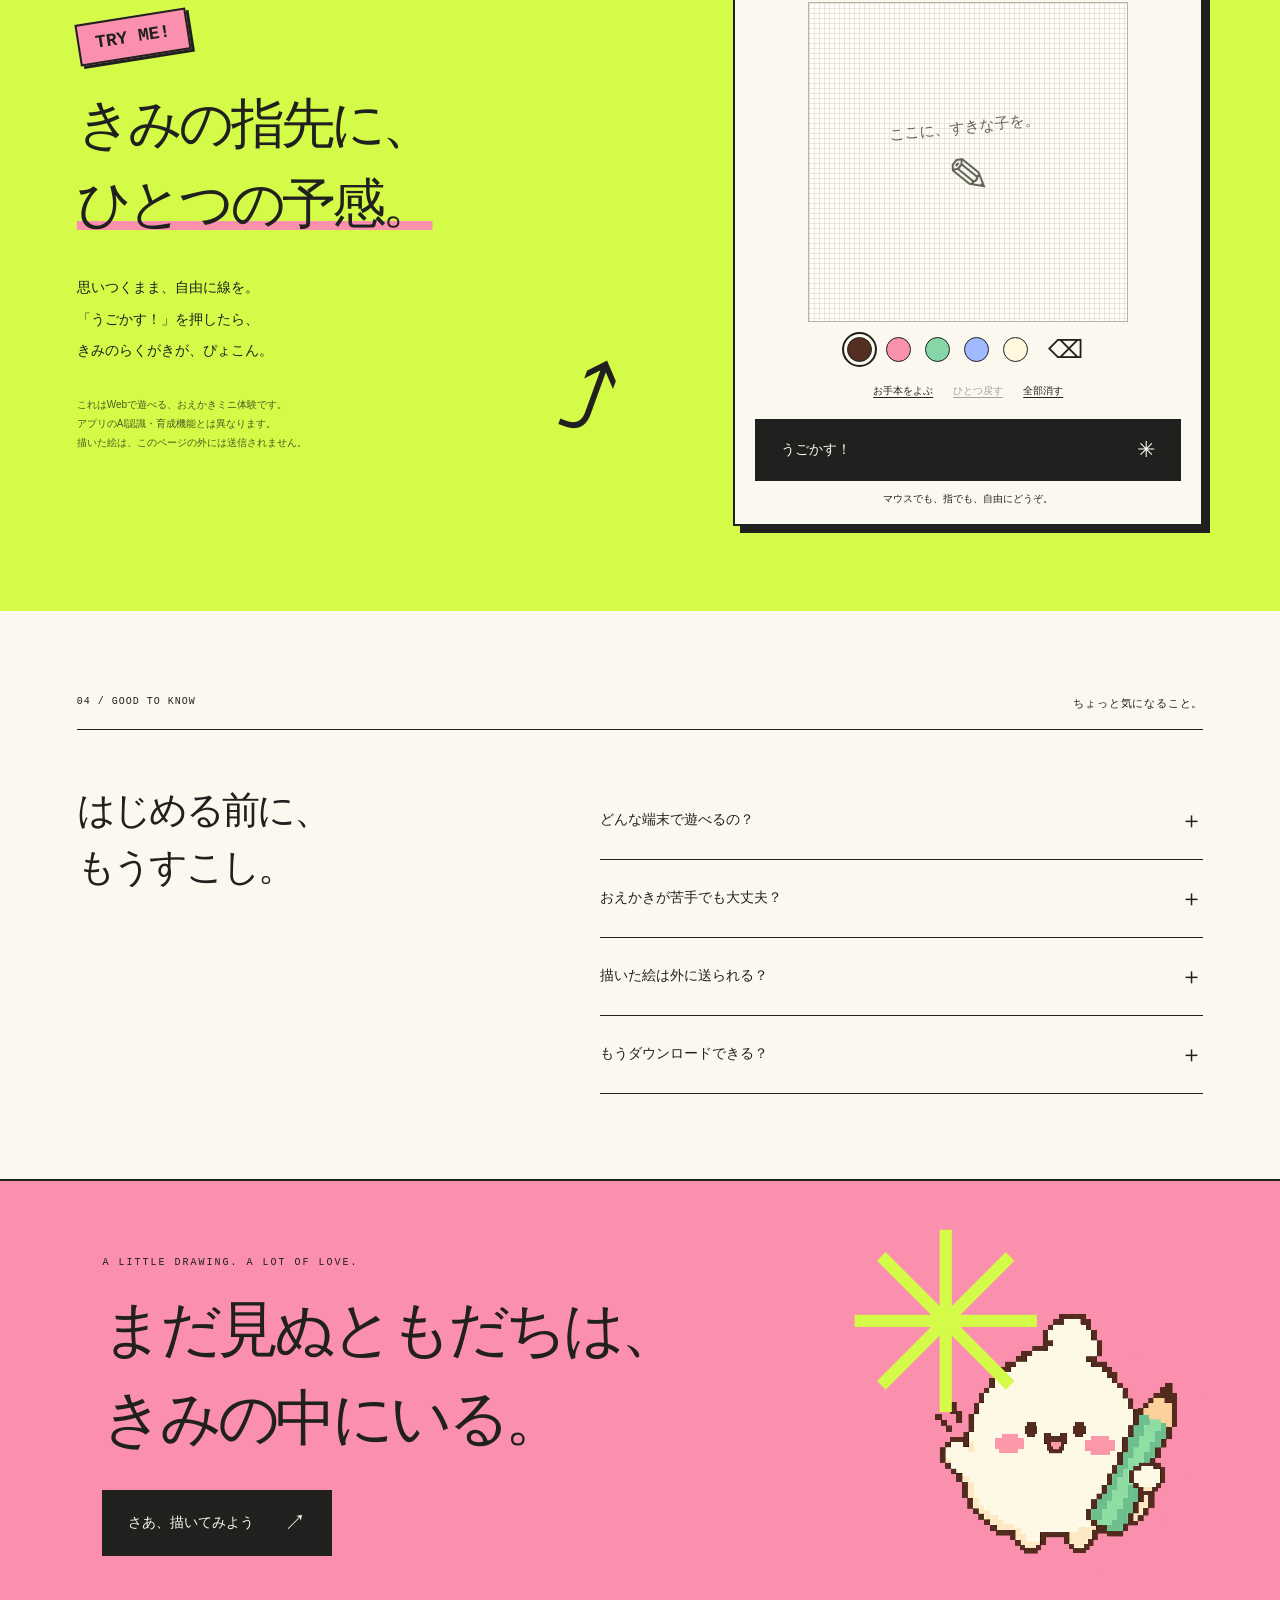
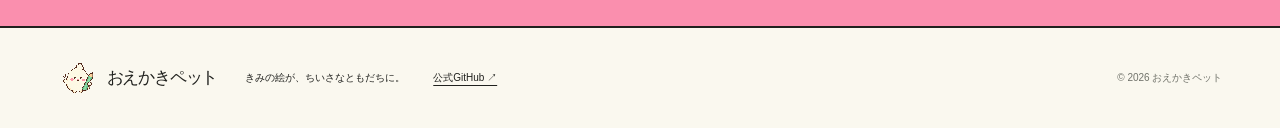
==== commit 72c81860: "Restore approved Poco artwork and remove only pink head mark" ====
--- a/index.html
+++ b/index.html
@@ -6,14 +6,14 @@
   <meta name="theme-color" content="#d4fb48">
   <meta name="description" content="らくがきに、いのちを。64×64の絵から生まれる、きみだけのともだち。iPhone・iPad向けおえかき育成アプリ「おえかきペット」。">
   <title>おえかきペット｜らくがきに、いのちを。</title>
-  <link rel="icon" type="image/png" href="assets/mascot-native-64.png?v=8278f9fb74bf">
+  <link rel="icon" type="image/png" href="assets/mascot-original-no-head-pink.png?v=ac04102235b4">
   <link rel="stylesheet" href="style.css">
-  <script src="app.js?v=8278f9fb74bf" defer></script>
+  <script src="app.js?v=ac04102235b4" defer></script>
 </head>
 <body>
   <a class="skip-link" href="#main">本文へスキップ</a>
   <header class="header">
-    <a class="brand" href="#" aria-label="おえかきペット トップ"><img src="assets/mascot-native-64.png?v=8278f9fb74bf" width="48" height="48" alt=""><span>おえかきペット<span class="brand-sub">DRAW A LITTLE LIFE.</span></span></a>
+    <a class="brand" href="#" aria-label="おえかきペット トップ"><img src="assets/mascot-original-no-head-pink.png?v=ac04102235b4" width="48" height="48" alt=""><span>おえかきペット<span class="brand-sub">DRAW A LITTLE LIFE.</span></span></a>
     <nav aria-label="メインナビゲーション"><a href="#about">どんなアプリ？</a><a href="#life">この子との暮らし</a><a class="nav-cta" href="#play">ちょっと描いてみる <span>↗</span></a></nav>
   </header>
   <main id="main">
@@ -31,7 +31,7 @@
           <div class="window-bar"><span><i></i><i></i><i></i></span><span>MY LITTLE FRIEND</span><span>64 × 64</span></div>
           <div class="mascot-stage" id="mascot-stage">
             <div class="stage-note">きみが描いた。<br>だから、特別。</div>
-            <button id="hero-pet" class="mascot-button" aria-label="看板ペットをなでる"><img id="hero-mascot" class="pixel mascot" src="assets/mascot-native-64.png?v=8278f9fb74bf" width="384" height="384" alt="大きな丸顔と小さな体、淡いほっぺ、ミントの鉛筆を抱えた看板ペット"></button>
+            <button id="hero-pet" class="mascot-button" aria-label="看板ペットをなでる"><img id="hero-mascot" class="pixel mascot" src="assets/mascot-original-no-head-pink.png?v=ac04102235b4" width="384" height="384" alt="クリーム色の体とピンクのほっぺ、ミントの鉛筆を抱えた看板ペット"></button>
             <p class="speech" id="hero-speech" aria-live="polite">やっほー！</p>
             <span class="stage-ground" aria-hidden="true"></span>
           </div>
@@ -45,13 +45,13 @@
     <div class="marquee" aria-hidden="true"><div>DRAW IT. LOVE IT. <span>✳</span> へたっぴ、だいかんげい。 <span>✳</span> DRAW IT. LOVE IT. <span>✳</span> へたっぴ、だいかんげい。 <span>✳</span> </div></div>
     <section class="intro section-wrap" id="about">
       <div class="section-kicker"><span>01 / HELLO, LITTLE LIFE</span><span>絵が、ペットになる。</span></div>
-      <div class="intro-layout"><div><h2>正解のない絵から、<br><span class="underline-pink">かけがえのない子。</span></h2><p class="body-copy">まるでも、しかくでも、なぞの生きものでも。<br>64×64のキャンバスに描いた絵が、<br>しゃべって、遊んで、いっしょに暮らすペットに。<br>上手に描くより、きみらしく描いてみて。</p></div><div class="intro-note"><span class="note-pin" aria-hidden="true">✳</span><img class="pixel" src="assets/mascot-native-64.png?v=8278f9fb74bf" width="192" height="192" alt="看板ペット"><p>はじめまして。<br>ぼくも、おえかきから<br>うまれました。</p><span class="note-bottom">SMALL CANVAS. BIG PERSONALITY.</span></div></div>
+      <div class="intro-layout"><div><h2>正解のない絵から、<br><span class="underline-pink">かけがえのない子。</span></h2><p class="body-copy">まるでも、しかくでも、なぞの生きものでも。<br>64×64のキャンバスに描いた絵が、<br>しゃべって、遊んで、いっしょに暮らすペットに。<br>上手に描くより、きみらしく描いてみて。</p></div><div class="intro-note"><span class="note-pin" aria-hidden="true">✳</span><img class="pixel" src="assets/mascot-original-no-head-pink.png?v=ac04102235b4" width="192" height="192" alt="看板ペット"><p>はじめまして。<br>ぼくも、おえかきから<br>うまれました。</p><span class="note-bottom">SMALL CANVAS. BIG PERSONALITY.</span></div></div>
       <div class="pet-parade" aria-label="アプリの作例"><div class="parade-label">こんな子も、<br>あんな子も。<span>ALL FRIENDS WELCOME ↗</span></div><figure class="sample sample-pink"><img class="pixel" src="assets/pet-01.png" width="128" height="128" alt="ピンクの丸いペットの作例"><figcaption>まるい子</figcaption></figure><figure class="sample sample-blue"><img class="pixel" src="assets/pet-03.png" width="128" height="128" alt="おえかきペットの作例"><figcaption>ふしぎな子</figcaption></figure><figure class="sample sample-lime"><img class="pixel" src="assets/pet-06.png" width="128" height="128" alt="個性的なおえかきペットの作例"><figcaption>きみだけの子</figcaption></figure><div class="parade-end" aria-hidden="true">！</div></div>
     </section>
     <section class="life section-wrap" id="life">
       <div class="section-kicker"><span>02 / LITTLE MOMENTS, BIG LOVE</span><span>この子との暮らし。</span></div>
       <div class="life-heading"><h2>描いて、おくって、<br>いつのまにか、<span class="lime-text">家族。</span></h2><p>今日のらくがきが、ごはんに。<br>何気ない毎日が、思い出に。</p></div>
-      <div class="life-layout"><div class="room-frame"><div class="room-label"><span class="status-dot"></span> A DAY WITH YOUR PET</div><img src="assets/room-poco-native64.png?v=8278f9fb74bf" width="1098" height="1115" loading="lazy" alt="アプリのお部屋画面。64×64の原画を使った看板ペットのぽこが両目を開けて挨拶しています。"><span class="screen-note">実際のアプリ画面（静止画） / 看板ペット</span></div><div class="life-features"><article><span class="feature-no">01</span><div><h3>「できた！」が、プレゼント。</h3><p>りんごも、お花も、お気に入りのおもちゃも。描いたモノや写真をあげると、この子らしい反応が返ってきます。</p><span class="feature-tag">DRAW & GIVE</span></div></article><article><span class="feature-no">02</span><div><h3>好きも、性格も、育ってく。</h3><p>食べたり、遊んだり、宝物を飾ったり。一緒に過ごす経験から、その子の好みや個性が少しずつ育ちます。</p><span class="feature-tag">CARE & GROW</span></div></article><article><span class="feature-no">03</span><div><h3>冒険のつづきも、描いちゃおう。</h3><p>川を渡るなら、どんな道具？ 64×64の絵で困りごとを解決する、時間制限のないおえかき冒険ごっこ。</p><span class="feature-tag">DRAW & ADVENTURE</span></div></article></div></div>
+      <div class="life-layout"><div class="room-frame"><div class="room-label"><span class="status-dot"></span> A DAY WITH YOUR PET</div><img src="assets/room-poco-native64.png?v=ac04102235b4" width="1098" height="1115" loading="lazy" alt="アプリのお部屋画面。64×64の原画を使った看板ペットのぽこが両目を開けて挨拶しています。"><span class="screen-note">実際のアプリ画面（静止画） / 看板ペット</span></div><div class="life-features"><article><span class="feature-no">01</span><div><h3>「できた！」が、プレゼント。</h3><p>りんごも、お花も、お気に入りのおもちゃも。描いたモノや写真をあげると、この子らしい反応が返ってきます。</p><span class="feature-tag">DRAW & GIVE</span></div></article><article><span class="feature-no">02</span><div><h3>好きも、性格も、育ってく。</h3><p>食べたり、遊んだり、宝物を飾ったり。一緒に過ごす経験から、その子の好みや個性が少しずつ育ちます。</p><span class="feature-tag">CARE & GROW</span></div></article><article><span class="feature-no">03</span><div><h3>冒険のつづきも、描いちゃおう。</h3><p>川を渡るなら、どんな道具？ 64×64の絵で困りごとを解決する、時間制限のないおえかき冒険ごっこ。</p><span class="feature-tag">DRAW & ADVENTURE</span></div></article></div></div>
       <div class="privacy-note"><span class="privacy-symbol" aria-hidden="true">⌂</span><div><h3>ふたりの世界は、きみの端末の中に。</h3><p>絵の認識やペットとの会話は端末内で処理。画像を外部AIに送らずに、一緒の時間を育みます。</p></div><span>ON-DEVICE AI ↗</span></div>
     </section>
     <section class="play section-wrap" id="play">
@@ -59,9 +59,9 @@
       <div class="play-layout"><div class="play-copy"><span class="try-sticker">TRY ME!</span><h2>きみの指先に、<br><span class="underline-pink">ひとつの予感。</span></h2><p class="body-copy">思いつくまま、自由に線を。<br>「うごかす！」を押したら、<br>きみのらくがきが、ぴょこん。</p><p class="demo-note">これはWebで遊べる、おえかきミニ体験です。<br>アプリのAI認識・育成機能とは異なります。<br>描いた絵は、このページの外には送信されません。</p><span class="draw-arrow" aria-hidden="true">⤴</span></div><div class="drawing-window"><div class="window-bar"><span>LET’S DRAW A FRIEND</span><span>64 × 64</span></div><div class="drawing-paper" id="drawing-paper"><canvas id="drawing" width="64" height="64" aria-label="64×64のおえかきキャンバス。下のお手本ボタンでも体験できます。"></canvas><div class="drawing-guide" id="drawing-guide">ここに、すきな子を。<span>✎</span></div></div><div class="drawing-palette" role="group" aria-label="ペンの色"><button class="color selected" style="--swatch:#532f21" data-color="#532f21" aria-label="こげ茶" aria-pressed="true"></button><button class="color" style="--swatch:#fa92ac" data-color="#fa92ac" aria-label="ピンク" aria-pressed="false"></button><button class="color" style="--swatch:#85d7a7" data-color="#85d7a7" aria-label="ミント" aria-pressed="false"></button><button class="color" style="--swatch:#a0b9ff" data-color="#a0b9ff" aria-label="ブルー" aria-pressed="false"></button><button class="color" style="--swatch:#fff8de" data-color="#fff8de" aria-label="クリーム" aria-pressed="false"></button><button id="eraser" class="eraser" aria-label="消しゴム" aria-pressed="false">⌫</button></div><div class="drawing-options"><button id="sample">お手本をよぶ</button><button id="undo">ひとつ戻す</button><button id="clear">全部消す</button></div><button id="animate" class="button button-dark">うごかす！ <span>✳</span></button><p id="drawing-message" class="drawing-message" aria-live="polite">マウスでも、指でも、自由にどうぞ。</p></div></div>
     </section>
     <section class="faq section-wrap"><div class="section-kicker"><span>04 / GOOD TO KNOW</span><span>ちょっと気になること。</span></div><div class="faq-layout"><h2>はじめる前に、<br>もうすこし。</h2><div class="faq-list"><details><summary>どんな端末で遊べるの？<span>＋</span></summary><p>iPhone・iPad向けに開発しています。端末内AIにはApple Intelligence対応端末と、準備済みの端末内モデルが必要です。正式な対応環境・配信情報は、リリース時の案内をご確認ください。</p></details><details><summary>おえかきが苦手でも大丈夫？<span>＋</span></summary><p>もちろん。「ぽこの絵を呼び出す」で下絵を読み込み、好きな色や形に描き足せます。アプリは絵の上手さを採点しません。まるだけでも、不思議な形でも、きみだけのペットを描けます。モノの絵をうまく認識できない時も、下書きを残してやり直せます。</p></details><details><summary>描いた絵は外に送られる？<span>＋</span></summary><p>ペットや贈り物の認識、会話の生成、保存は端末内で処理します。画像を外部AIへ送信することはありません。天気やアプリ内課金など、一部の機能は通信を利用します。</p></details><details><summary>もうダウンロードできる？<span>＋</span></summary><p>現在開発中です。このページでは、おえかきのWebミニ体験を楽しめます。配信に関する情報は、今後の公式案内をお待ちください。</p></details></div></div></section>
-    <section class="closing"><span class="closing-kicker">A LITTLE DRAWING. A LOT OF LOVE.</span><h2>まだ見ぬともだちは、<br>きみの中にいる。</h2><a class="button button-dark" href="#play">さあ、描いてみよう <span>↗</span></a><img class="pixel closing-mascot" src="assets/mascot-native-64.png?v=8278f9fb74bf" width="256" height="256" loading="lazy" alt="鉛筆を抱えた看板ペット"><span class="closing-star" aria-hidden="true">✳</span></section>
+    <section class="closing"><span class="closing-kicker">A LITTLE DRAWING. A LOT OF LOVE.</span><h2>まだ見ぬともだちは、<br>きみの中にいる。</h2><a class="button button-dark" href="#play">さあ、描いてみよう <span>↗</span></a><img class="pixel closing-mascot" src="assets/mascot-original-no-head-pink.png?v=ac04102235b4" width="256" height="256" loading="lazy" alt="鉛筆を抱えた看板ペット"><span class="closing-star" aria-hidden="true">✳</span></section>
   </main>
-  <footer><a class="brand" href="#"><img src="assets/mascot-native-64.png?v=8278f9fb74bf" width="40" height="40" alt=""><span>おえかきペット</span></a><p>きみの絵が、ちいさなともだちに。</p><a href="https://github.com/ki-84/paint-pet-support" target="_blank" rel="noopener noreferrer">公式GitHub ↗</a><span>© 2026 おえかきペット</span></footer>
+  <footer><a class="brand" href="#"><img src="assets/mascot-original-no-head-pink.png?v=ac04102235b4" width="40" height="40" alt=""><span>おえかきペット</span></a><p>きみの絵が、ちいさなともだちに。</p><a href="https://github.com/ki-84/paint-pet-support" target="_blank" rel="noopener noreferrer">公式GitHub ↗</a><span>© 2026 おえかきペット</span></footer>
   <div class="confetti-layer" id="confetti" aria-hidden="true"></div>
 </body>
 </html>
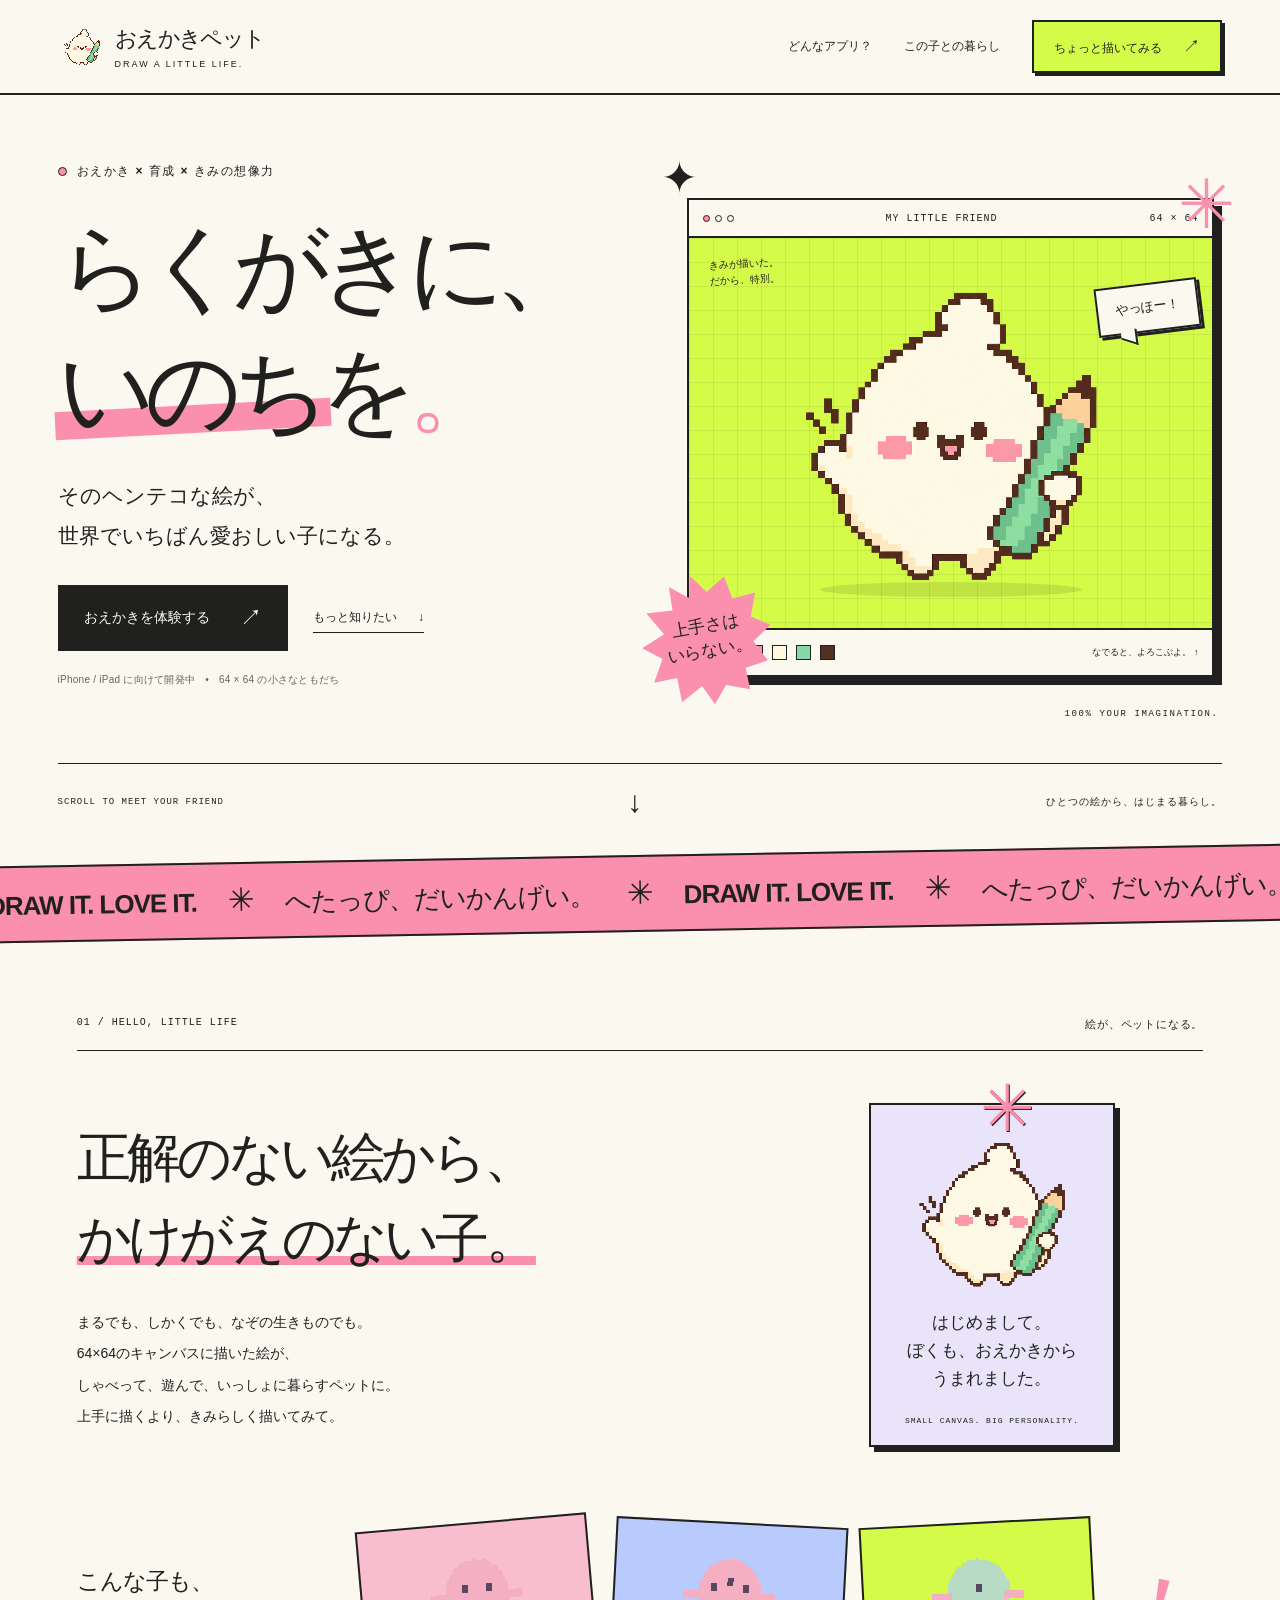
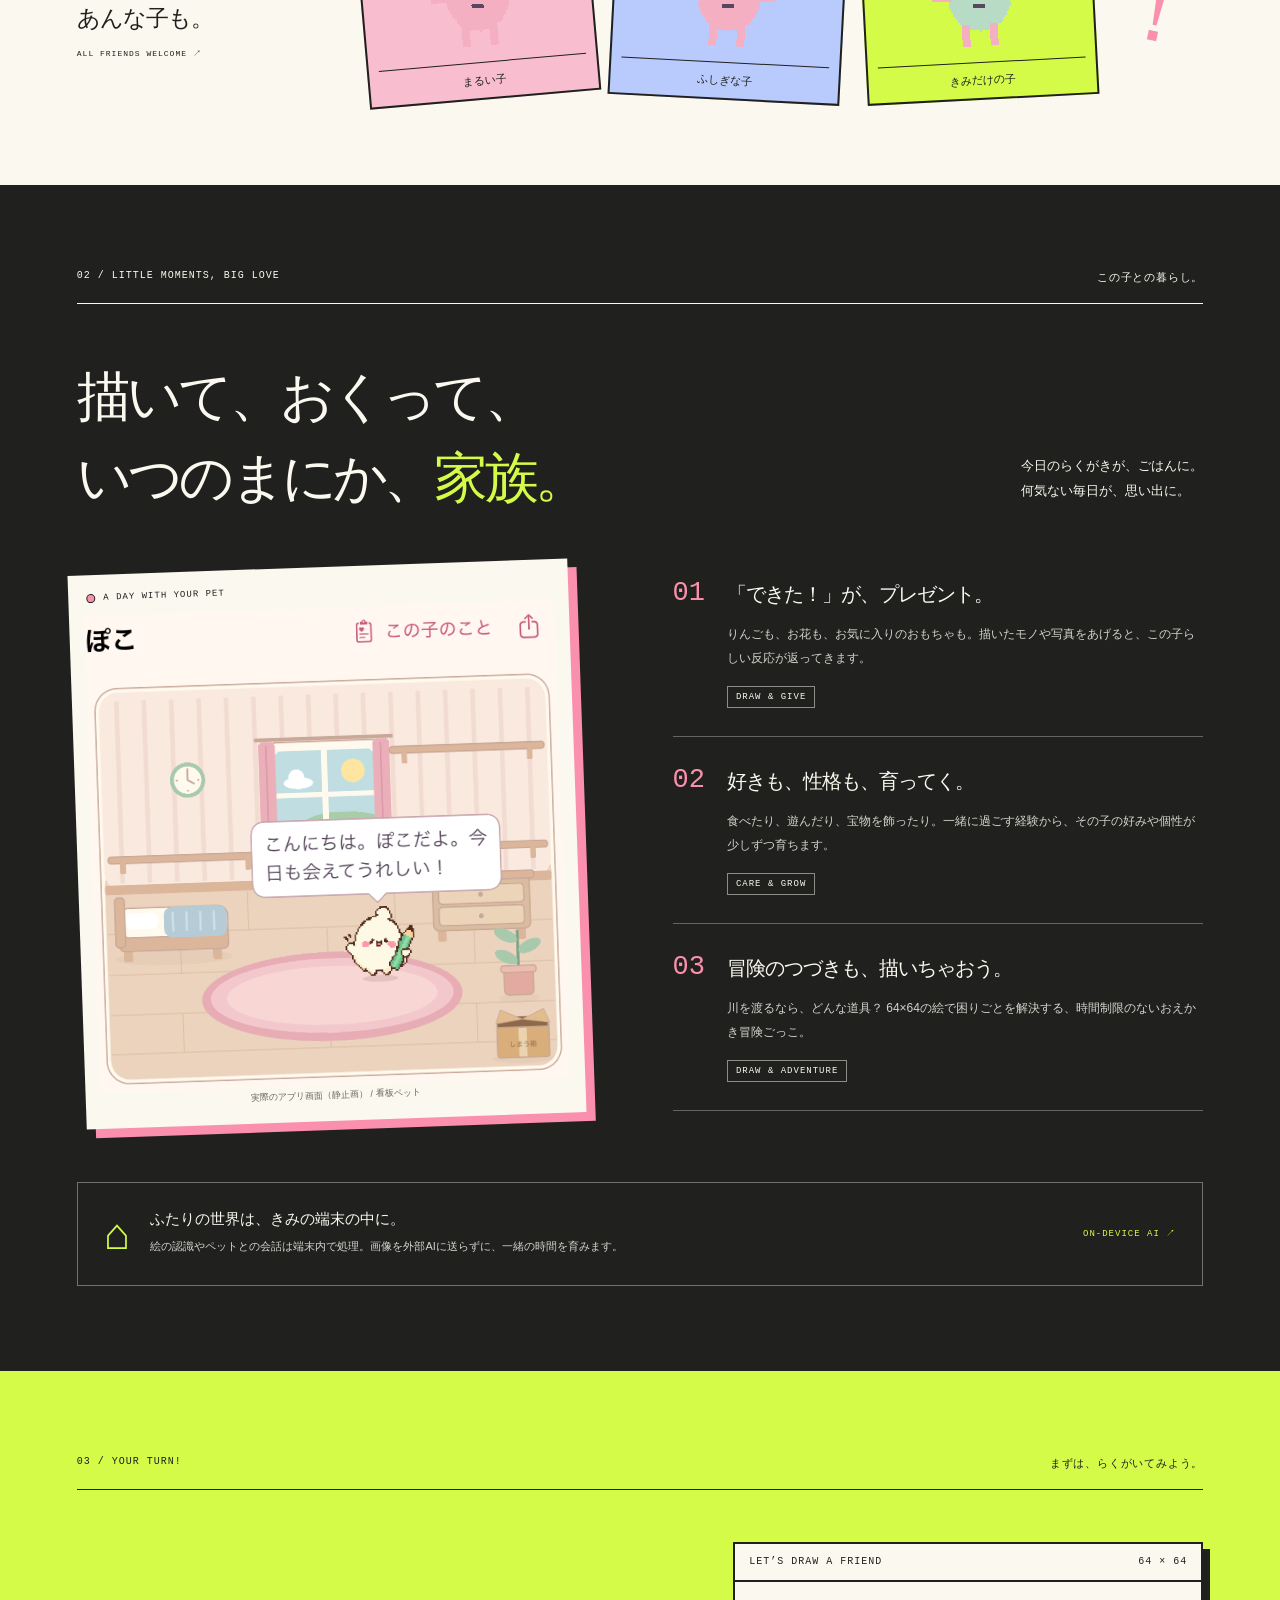
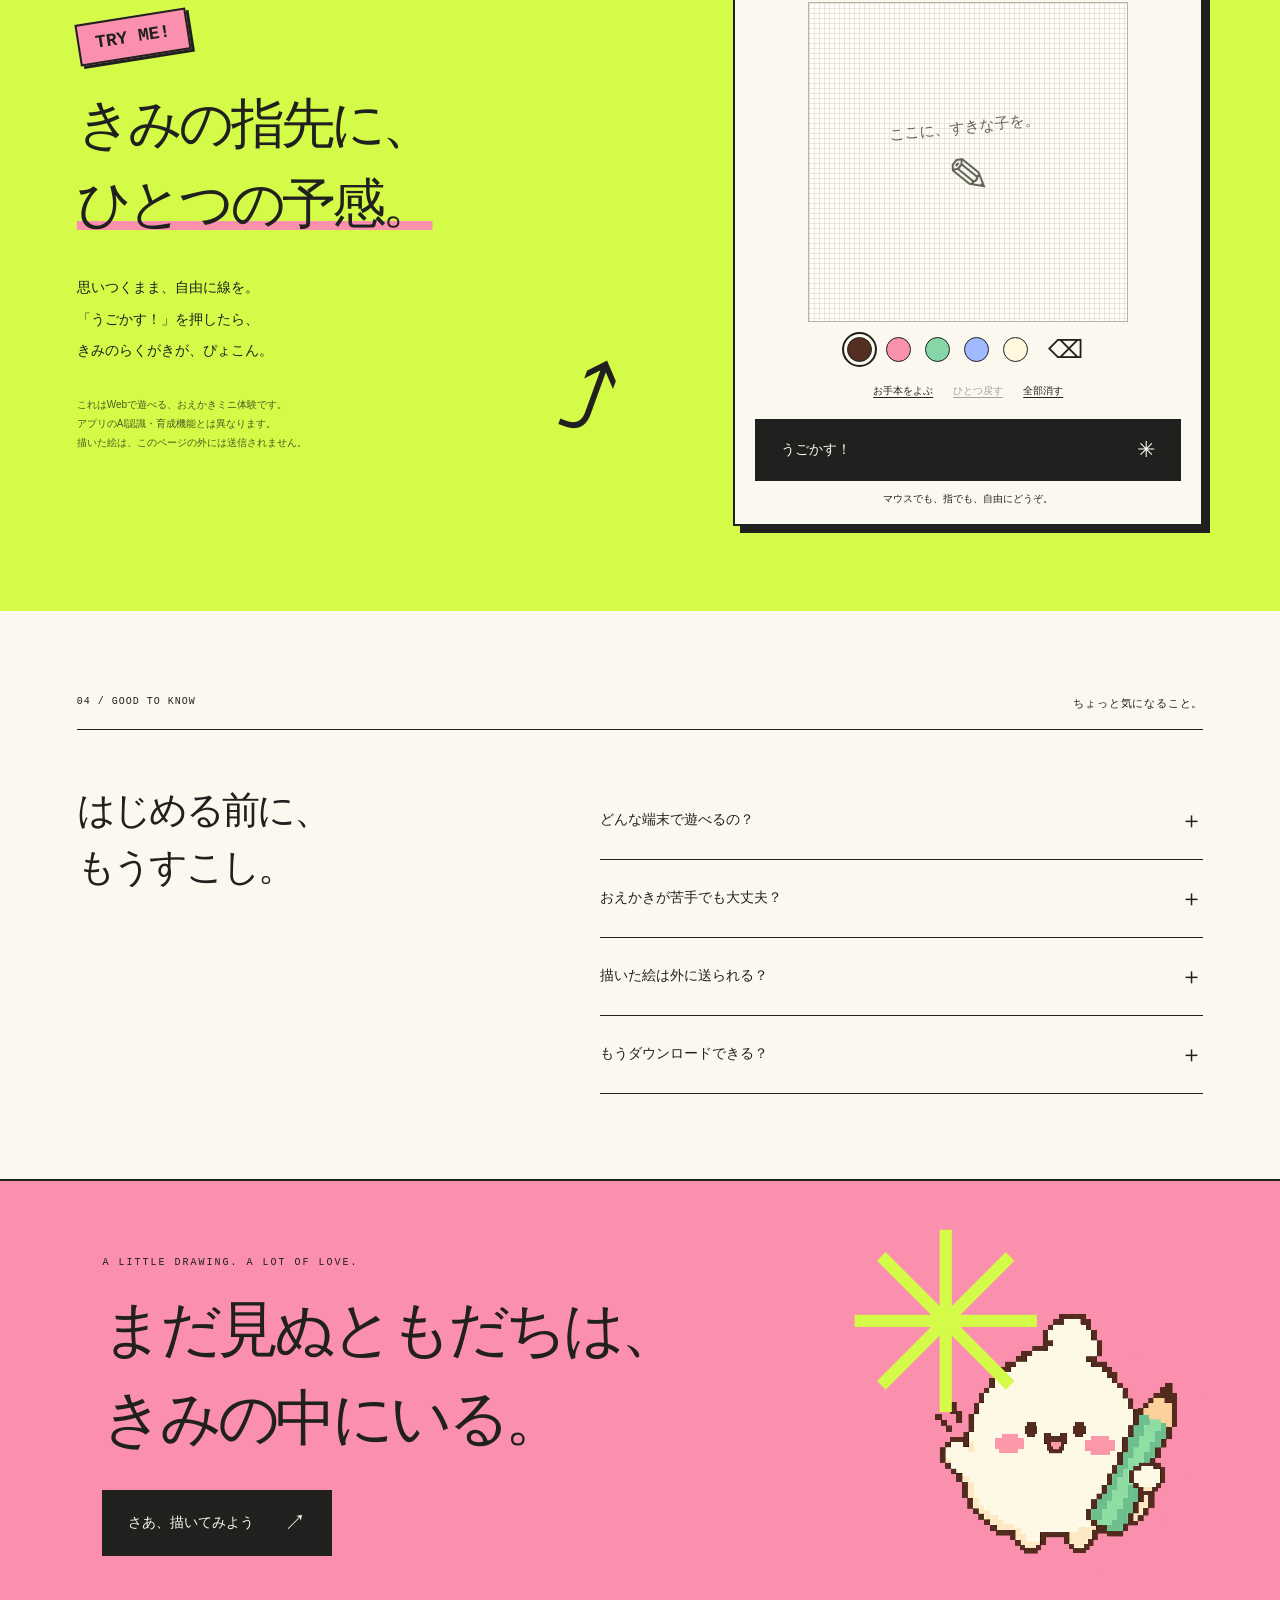
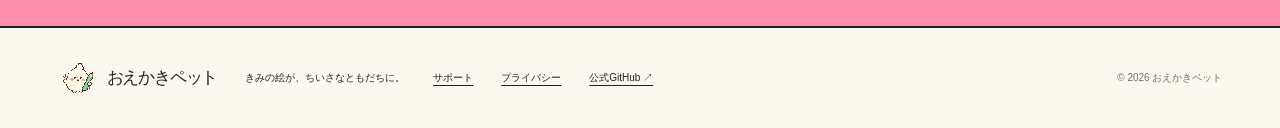
==== commit c7345a7d: "Add App Store support and privacy pages" ====
--- a/index.html
+++ b/index.html
@@ -61,7 +61,7 @@
     <section class="faq section-wrap"><div class="section-kicker"><span>04 / GOOD TO KNOW</span><span>ちょっと気になること。</span></div><div class="faq-layout"><h2>はじめる前に、<br>もうすこし。</h2><div class="faq-list"><details><summary>どんな端末で遊べるの？<span>＋</span></summary><p>iPhone・iPad向けに開発しています。端末内AIにはApple Intelligence対応端末と、準備済みの端末内モデルが必要です。正式な対応環境・配信情報は、リリース時の案内をご確認ください。</p></details><details><summary>おえかきが苦手でも大丈夫？<span>＋</span></summary><p>もちろん。「ぽこの絵を呼び出す」で下絵を読み込み、好きな色や形に描き足せます。アプリは絵の上手さを採点しません。まるだけでも、不思議な形でも、きみだけのペットを描けます。モノの絵をうまく認識できない時も、下書きを残してやり直せます。</p></details><details><summary>描いた絵は外に送られる？<span>＋</span></summary><p>ペットや贈り物の認識、会話の生成、保存は端末内で処理します。画像を外部AIへ送信することはありません。天気やアプリ内課金など、一部の機能は通信を利用します。</p></details><details><summary>もうダウンロードできる？<span>＋</span></summary><p>現在開発中です。このページでは、おえかきのWebミニ体験を楽しめます。配信に関する情報は、今後の公式案内をお待ちください。</p></details></div></div></section>
     <section class="closing"><span class="closing-kicker">A LITTLE DRAWING. A LOT OF LOVE.</span><h2>まだ見ぬともだちは、<br>きみの中にいる。</h2><a class="button button-dark" href="#play">さあ、描いてみよう <span>↗</span></a><img class="pixel closing-mascot" src="assets/mascot-original-no-head-pink.png?v=ac04102235b4" width="256" height="256" loading="lazy" alt="鉛筆を抱えた看板ペット"><span class="closing-star" aria-hidden="true">✳</span></section>
   </main>
-  <footer><a class="brand" href="#"><img src="assets/mascot-original-no-head-pink.png?v=ac04102235b4" width="40" height="40" alt=""><span>おえかきペット</span></a><p>きみの絵が、ちいさなともだちに。</p><a href="https://github.com/ki-84/paint-pet-support" target="_blank" rel="noopener noreferrer">公式GitHub ↗</a><span>© 2026 おえかきペット</span></footer>
+  <footer><a class="brand" href="#"><img src="assets/mascot-original-no-head-pink.png?v=ac04102235b4" width="40" height="40" alt=""><span>おえかきペット</span></a><p>きみの絵が、ちいさなともだちに。</p><a href="support.html">サポート</a><a href="privacy.html">プライバシー</a><a href="https://github.com/ki-84/paint-pet-support" target="_blank" rel="noopener noreferrer">公式GitHub ↗</a><span>© 2026 おえかきペット</span></footer>
   <div class="confetti-layer" id="confetti" aria-hidden="true"></div>
 </body>
 </html>
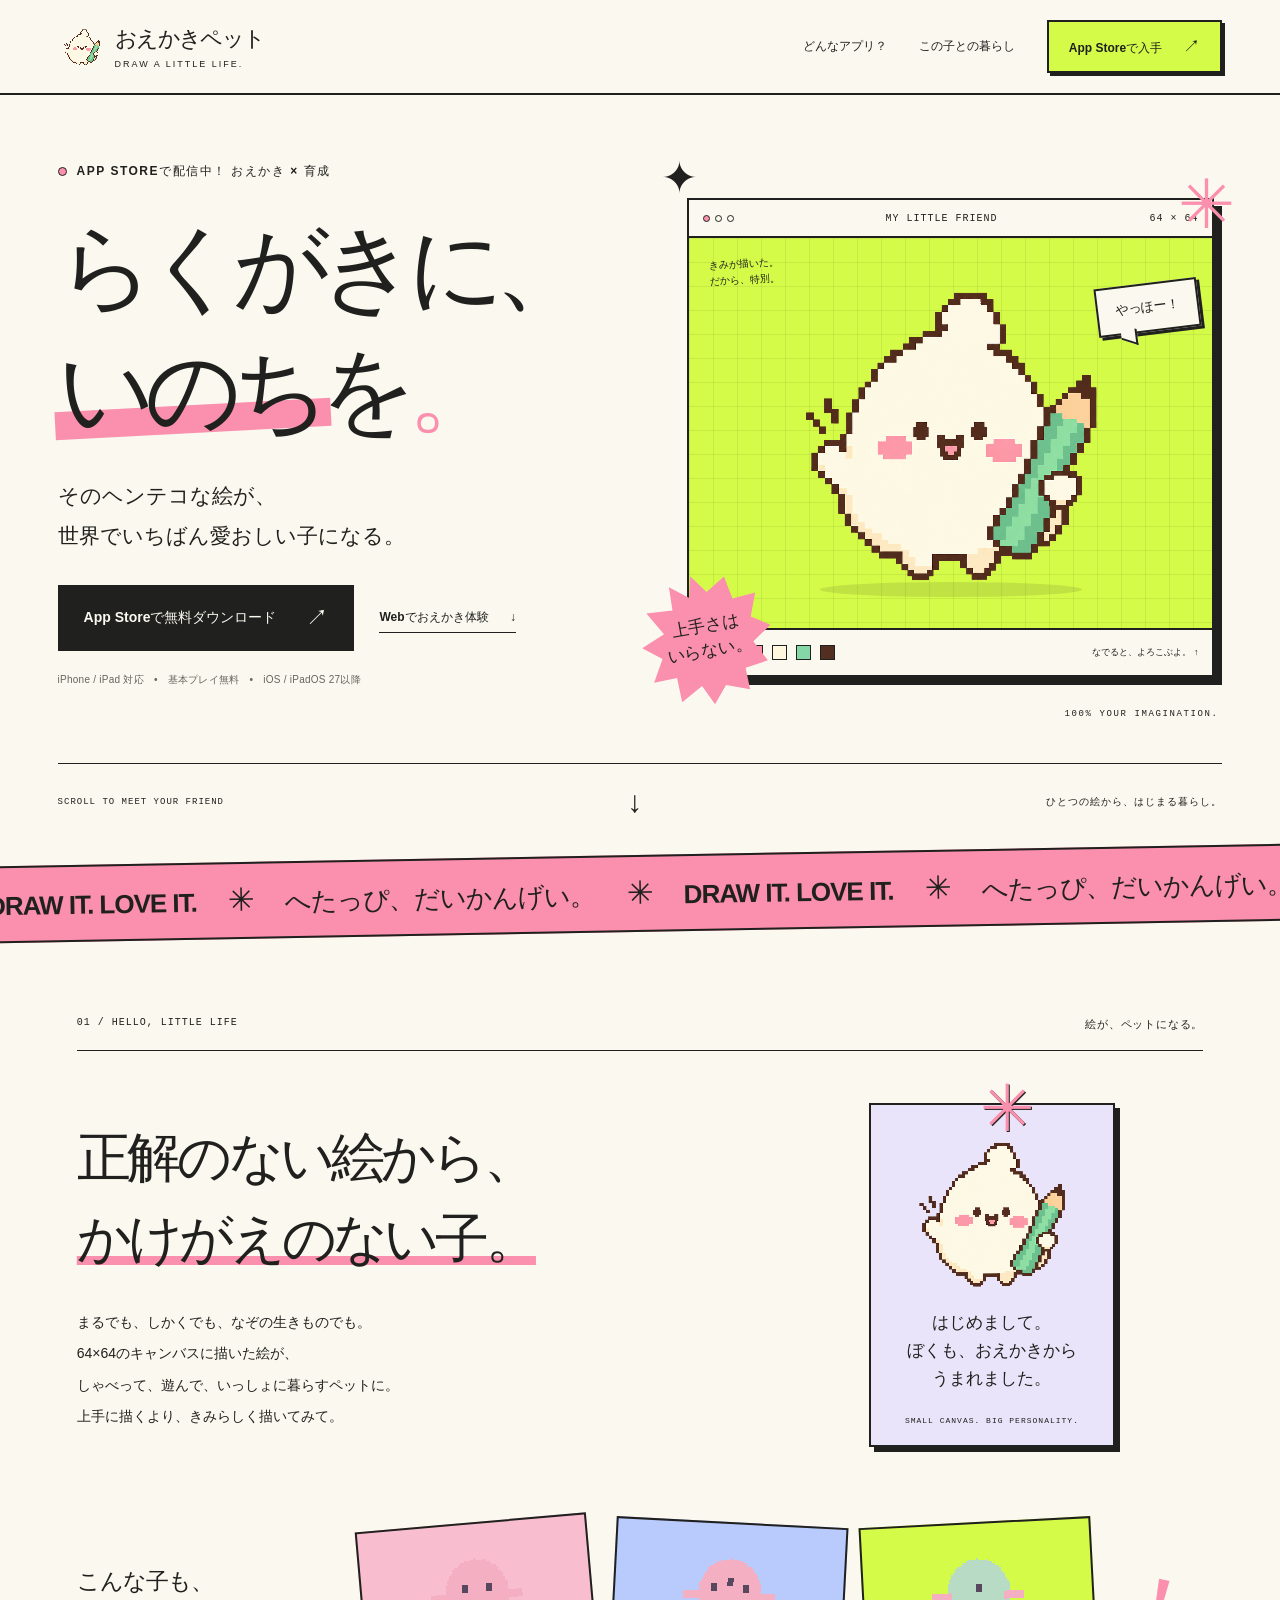
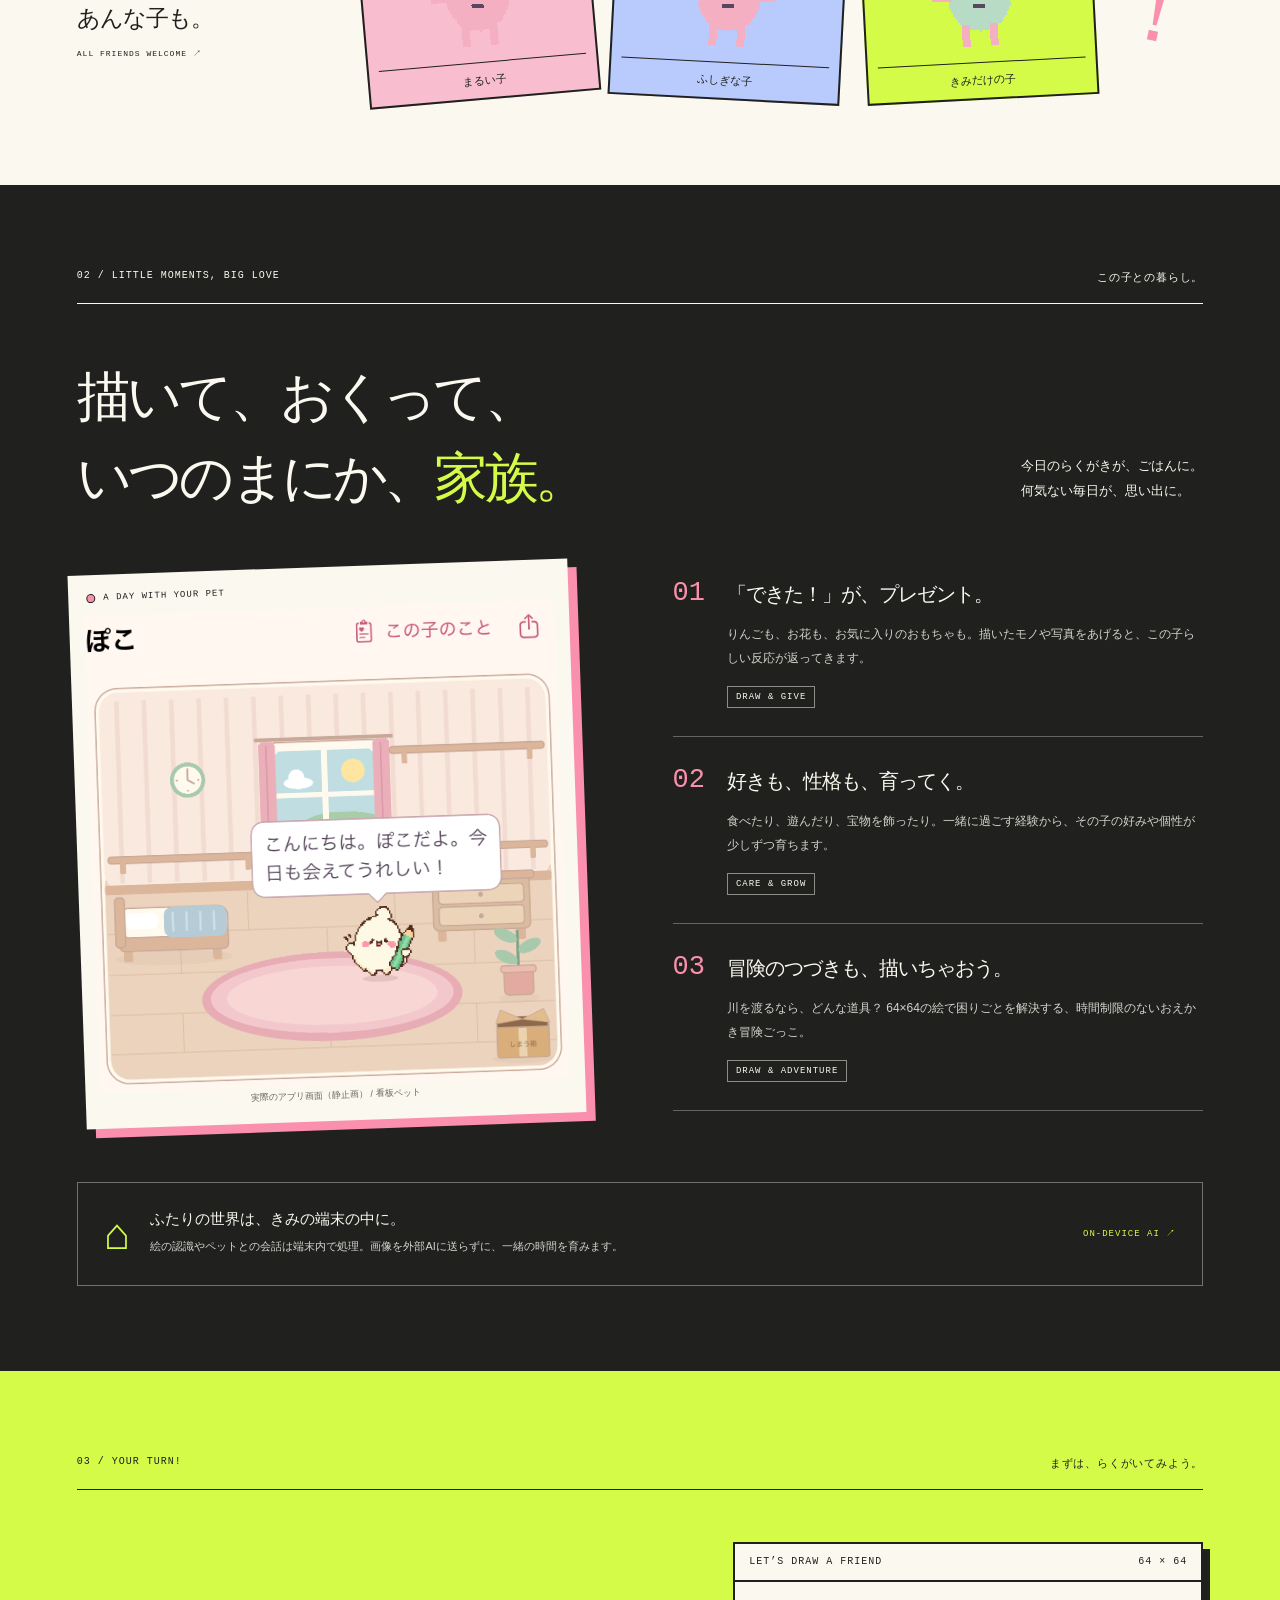
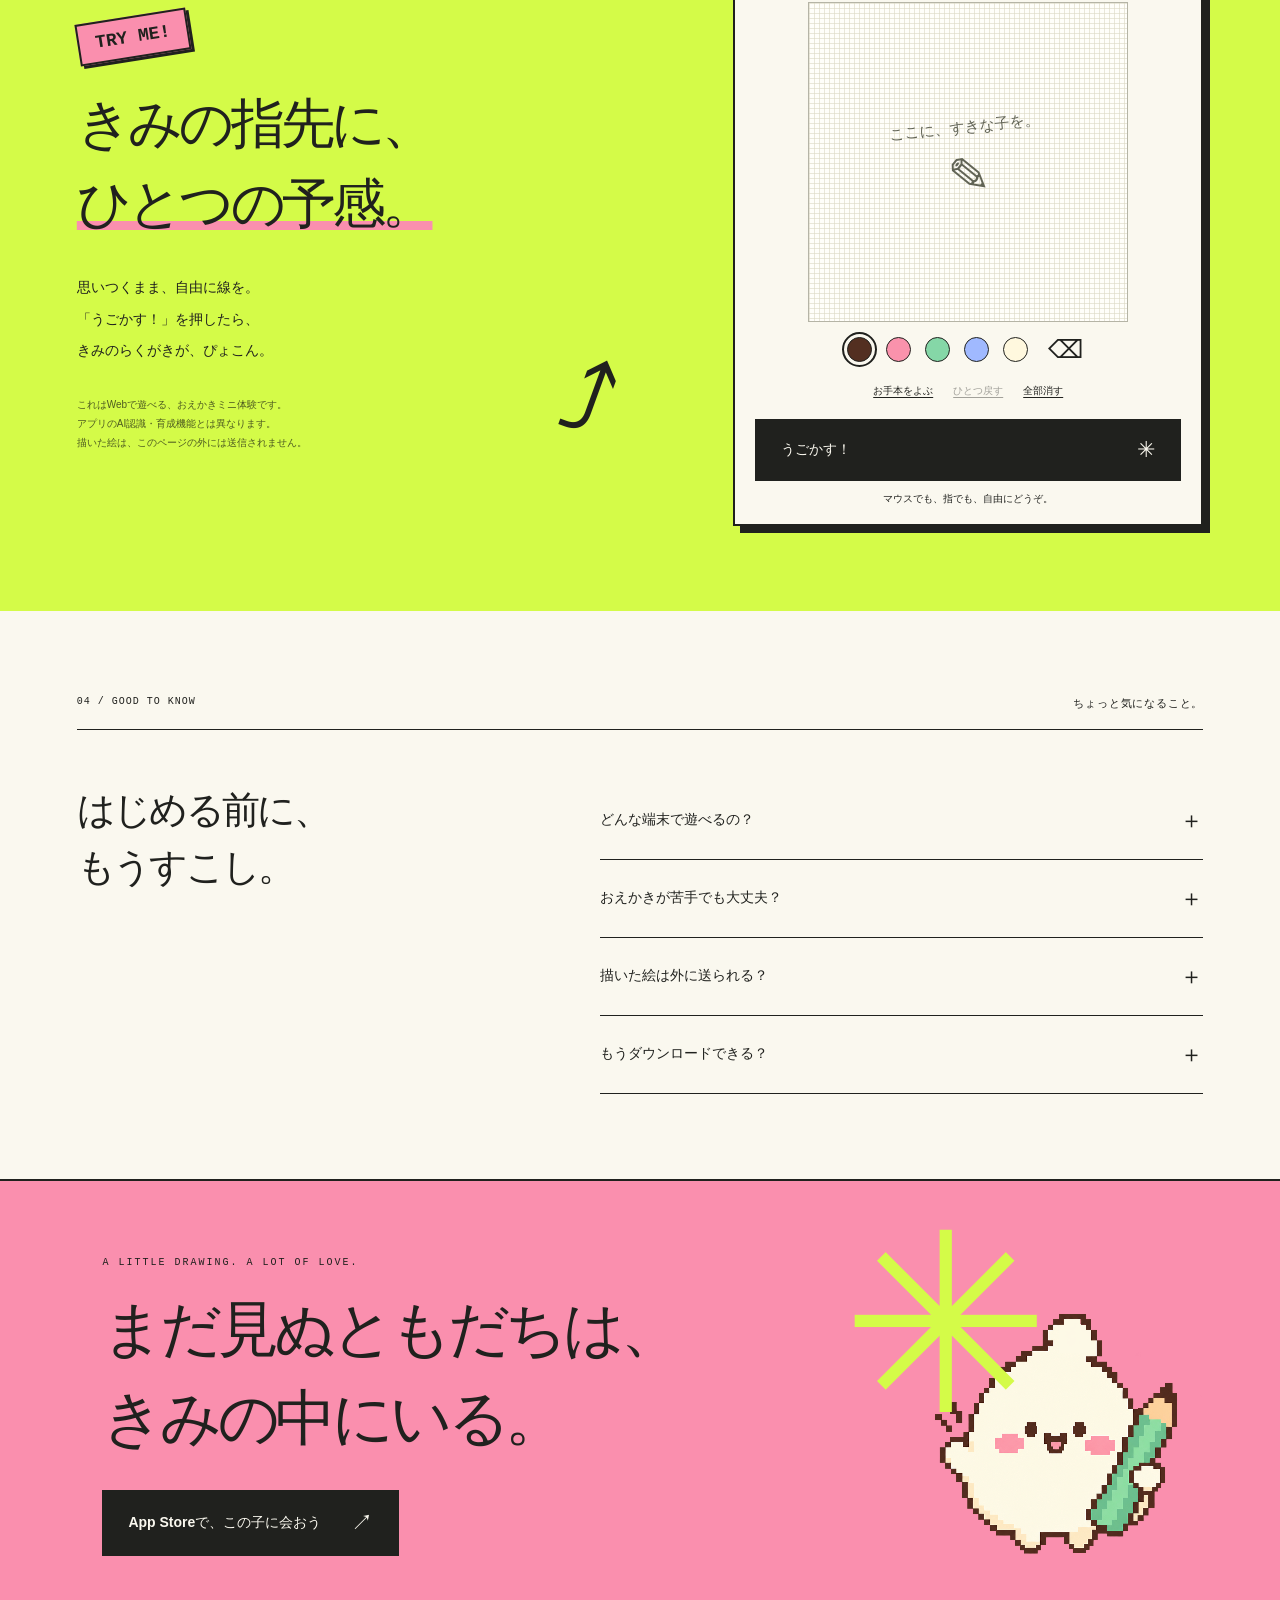
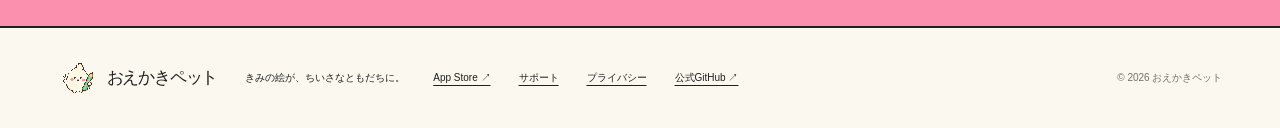
==== commit 32cc4730: "Add App Store download links to the promotion page" ====
--- a/index.html
+++ b/index.html
@@ -4,7 +4,7 @@
   <meta charset="UTF-8">
   <meta name="viewport" content="width=device-width, initial-scale=1">
   <meta name="theme-color" content="#d4fb48">
-  <meta name="description" content="らくがきに、いのちを。64×64の絵から生まれる、きみだけのともだち。iPhone・iPad向けおえかき育成アプリ「おえかきペット」。">
+  <meta name="description" content="らくがきに、いのちを。64×64の絵から生まれる、きみだけのともだち。iPhone・iPad向け育成アプリ「おえかきペット」、App Storeで配信中。基本プレイ無料。">
   <title>おえかきペット｜らくがきに、いのちを。</title>
   <link rel="icon" type="image/png" href="assets/mascot-original-no-head-pink.png?v=ac04102235b4">
   <link rel="stylesheet" href="style.css">
@@ -14,16 +14,16 @@
   <a class="skip-link" href="#main">本文へスキップ</a>
   <header class="header">
     <a class="brand" href="#" aria-label="おえかきペット トップ"><img src="assets/mascot-original-no-head-pink.png?v=ac04102235b4" width="48" height="48" alt=""><span>おえかきペット<span class="brand-sub">DRAW A LITTLE LIFE.</span></span></a>
-    <nav aria-label="メインナビゲーション"><a href="#about">どんなアプリ？</a><a href="#life">この子との暮らし</a><a class="nav-cta" href="#play">ちょっと描いてみる <span>↗</span></a></nav>
+    <nav aria-label="メインナビゲーション"><a href="#about">どんなアプリ？</a><a href="#life">この子との暮らし</a><a class="nav-cta" href="https://apps.apple.com/jp/app/id6829127610" target="_blank" rel="noopener noreferrer">App Storeで入手 <span aria-hidden="true">↗</span></a></nav>
   </header>
   <main id="main">
     <section class="hero" aria-labelledby="hero-title">
       <div class="hero-copy">
-        <p class="eyebrow"><span class="status-dot"></span> おえかき × 育成 × きみの想像力</p>
+        <p class="eyebrow"><span class="status-dot"></span> APP STOREで配信中！ おえかき × 育成</p>
         <h1 id="hero-title">らくがきに、<br><span class="pink-word">いのち</span>を<span class="period">。</span></h1>
         <p class="hero-desc">そのヘンテコな絵が、<br>世界でいちばん愛おしい子になる。</p>
-        <div class="hero-actions"><a class="button button-dark" href="#play">おえかきを体験する <span>↗</span></a><a class="text-link" href="#about">もっと知りたい <span>↓</span></a></div>
-        <p class="platform-note">iPhone / iPad に向けて開発中 <span>•</span> 64 × 64 の小さなともだち</p>
+        <div class="hero-actions"><a class="button button-dark" href="https://apps.apple.com/jp/app/id6829127610" target="_blank" rel="noopener noreferrer">App Storeで無料ダウンロード <span aria-hidden="true">↗</span></a><a class="text-link" href="#play">Webでおえかき体験 <span aria-hidden="true">↓</span></a></div>
+        <p class="platform-note">iPhone / iPad 対応 <span>•</span> 基本プレイ無料 <span>•</span> iOS / iPadOS 27以降</p>
       </div>
       <div class="hero-art">
         <span class="spark spark-one" aria-hidden="true">✳</span><span class="spark spark-two" aria-hidden="true">✦</span>
@@ -58,10 +58,10 @@
       <div class="section-kicker"><span>03 / YOUR TURN!</span><span>まずは、らくがいてみよう。</span></div>
       <div class="play-layout"><div class="play-copy"><span class="try-sticker">TRY ME!</span><h2>きみの指先に、<br><span class="underline-pink">ひとつの予感。</span></h2><p class="body-copy">思いつくまま、自由に線を。<br>「うごかす！」を押したら、<br>きみのらくがきが、ぴょこん。</p><p class="demo-note">これはWebで遊べる、おえかきミニ体験です。<br>アプリのAI認識・育成機能とは異なります。<br>描いた絵は、このページの外には送信されません。</p><span class="draw-arrow" aria-hidden="true">⤴</span></div><div class="drawing-window"><div class="window-bar"><span>LET’S DRAW A FRIEND</span><span>64 × 64</span></div><div class="drawing-paper" id="drawing-paper"><canvas id="drawing" width="64" height="64" aria-label="64×64のおえかきキャンバス。下のお手本ボタンでも体験できます。"></canvas><div class="drawing-guide" id="drawing-guide">ここに、すきな子を。<span>✎</span></div></div><div class="drawing-palette" role="group" aria-label="ペンの色"><button class="color selected" style="--swatch:#532f21" data-color="#532f21" aria-label="こげ茶" aria-pressed="true"></button><button class="color" style="--swatch:#fa92ac" data-color="#fa92ac" aria-label="ピンク" aria-pressed="false"></button><button class="color" style="--swatch:#85d7a7" data-color="#85d7a7" aria-label="ミント" aria-pressed="false"></button><button class="color" style="--swatch:#a0b9ff" data-color="#a0b9ff" aria-label="ブルー" aria-pressed="false"></button><button class="color" style="--swatch:#fff8de" data-color="#fff8de" aria-label="クリーム" aria-pressed="false"></button><button id="eraser" class="eraser" aria-label="消しゴム" aria-pressed="false">⌫</button></div><div class="drawing-options"><button id="sample">お手本をよぶ</button><button id="undo">ひとつ戻す</button><button id="clear">全部消す</button></div><button id="animate" class="button button-dark">うごかす！ <span>✳</span></button><p id="drawing-message" class="drawing-message" aria-live="polite">マウスでも、指でも、自由にどうぞ。</p></div></div>
     </section>
-    <section class="faq section-wrap"><div class="section-kicker"><span>04 / GOOD TO KNOW</span><span>ちょっと気になること。</span></div><div class="faq-layout"><h2>はじめる前に、<br>もうすこし。</h2><div class="faq-list"><details><summary>どんな端末で遊べるの？<span>＋</span></summary><p>iPhone・iPad向けに開発しています。端末内AIにはApple Intelligence対応端末と、準備済みの端末内モデルが必要です。正式な対応環境・配信情報は、リリース時の案内をご確認ください。</p></details><details><summary>おえかきが苦手でも大丈夫？<span>＋</span></summary><p>もちろん。「ぽこの絵を呼び出す」で下絵を読み込み、好きな色や形に描き足せます。アプリは絵の上手さを採点しません。まるだけでも、不思議な形でも、きみだけのペットを描けます。モノの絵をうまく認識できない時も、下書きを残してやり直せます。</p></details><details><summary>描いた絵は外に送られる？<span>＋</span></summary><p>ペットや贈り物の認識、会話の生成、保存は端末内で処理します。画像を外部AIへ送信することはありません。天気やアプリ内課金など、一部の機能は通信を利用します。</p></details><details><summary>もうダウンロードできる？<span>＋</span></summary><p>現在開発中です。このページでは、おえかきのWebミニ体験を楽しめます。配信に関する情報は、今後の公式案内をお待ちください。</p></details></div></div></section>
-    <section class="closing"><span class="closing-kicker">A LITTLE DRAWING. A LOT OF LOVE.</span><h2>まだ見ぬともだちは、<br>きみの中にいる。</h2><a class="button button-dark" href="#play">さあ、描いてみよう <span>↗</span></a><img class="pixel closing-mascot" src="assets/mascot-original-no-head-pink.png?v=ac04102235b4" width="256" height="256" loading="lazy" alt="鉛筆を抱えた看板ペット"><span class="closing-star" aria-hidden="true">✳</span></section>
+    <section class="faq section-wrap"><div class="section-kicker"><span>04 / GOOD TO KNOW</span><span>ちょっと気になること。</span></div><div class="faq-layout"><h2>はじめる前に、<br>もうすこし。</h2><div class="faq-list"><details><summary>どんな端末で遊べるの？<span>＋</span></summary><p>iOS / iPadOS 27以降のiPhone・iPadに対応しています。絵や写真の認識・ペットとの会話には、Apple Intelligence対応端末とApple Intelligenceの有効化、端末内モデルの準備が必要です。詳しい対応環境はApp Storeをご確認ください。</p></details><details><summary>おえかきが苦手でも大丈夫？<span>＋</span></summary><p>もちろん。「ぽこの絵を呼び出す」で下絵を読み込み、好きな色や形に描き足せます。アプリは絵の上手さを採点しません。まるだけでも、不思議な形でも、きみだけのペットを描けます。モノの絵をうまく認識できない時も、下書きを残してやり直せます。</p></details><details><summary>描いた絵は外に送られる？<span>＋</span></summary><p>ペットや贈り物の認識、会話の生成、保存は端末内で処理します。画像を外部AIへ送信することはありません。天気やアプリ内課金など、一部の機能は通信を利用します。</p></details><details><summary>もうダウンロードできる？<span>＋</span></summary><p>はい。<a href="https://apps.apple.com/jp/app/id6829127610" target="_blank" rel="noopener noreferrer"><u>App Storeからダウンロード</u></a>できます。基本プレイ無料（一部アプリ内課金あり）です。このページのおえかきミニ体験も、引き続き無料で楽しめます。</p></details></div></div></section>
+    <section class="closing"><span class="closing-kicker">A LITTLE DRAWING. A LOT OF LOVE.</span><h2>まだ見ぬともだちは、<br>きみの中にいる。</h2><a class="button button-dark" href="https://apps.apple.com/jp/app/id6829127610" target="_blank" rel="noopener noreferrer">App Storeで、この子に会おう <span aria-hidden="true">↗</span></a><img class="pixel closing-mascot" src="assets/mascot-original-no-head-pink.png?v=ac04102235b4" width="256" height="256" loading="lazy" alt="鉛筆を抱えた看板ペット"><span class="closing-star" aria-hidden="true">✳</span></section>
   </main>
-  <footer><a class="brand" href="#"><img src="assets/mascot-original-no-head-pink.png?v=ac04102235b4" width="40" height="40" alt=""><span>おえかきペット</span></a><p>きみの絵が、ちいさなともだちに。</p><a href="support.html">サポート</a><a href="privacy.html">プライバシー</a><a href="https://github.com/ki-84/paint-pet-support" target="_blank" rel="noopener noreferrer">公式GitHub ↗</a><span>© 2026 おえかきペット</span></footer>
+  <footer><a class="brand" href="#"><img src="assets/mascot-original-no-head-pink.png?v=ac04102235b4" width="40" height="40" alt=""><span>おえかきペット</span></a><p>きみの絵が、ちいさなともだちに。</p><a href="https://apps.apple.com/jp/app/id6829127610" target="_blank" rel="noopener noreferrer">App Store ↗</a><a href="support.html">サポート</a><a href="privacy.html">プライバシー</a><a href="https://github.com/ki-84/paint-pet-support" target="_blank" rel="noopener noreferrer">公式GitHub ↗</a><span>© 2026 おえかきペット</span></footer>
   <div class="confetti-layer" id="confetti" aria-hidden="true"></div>
 </body>
 </html>
